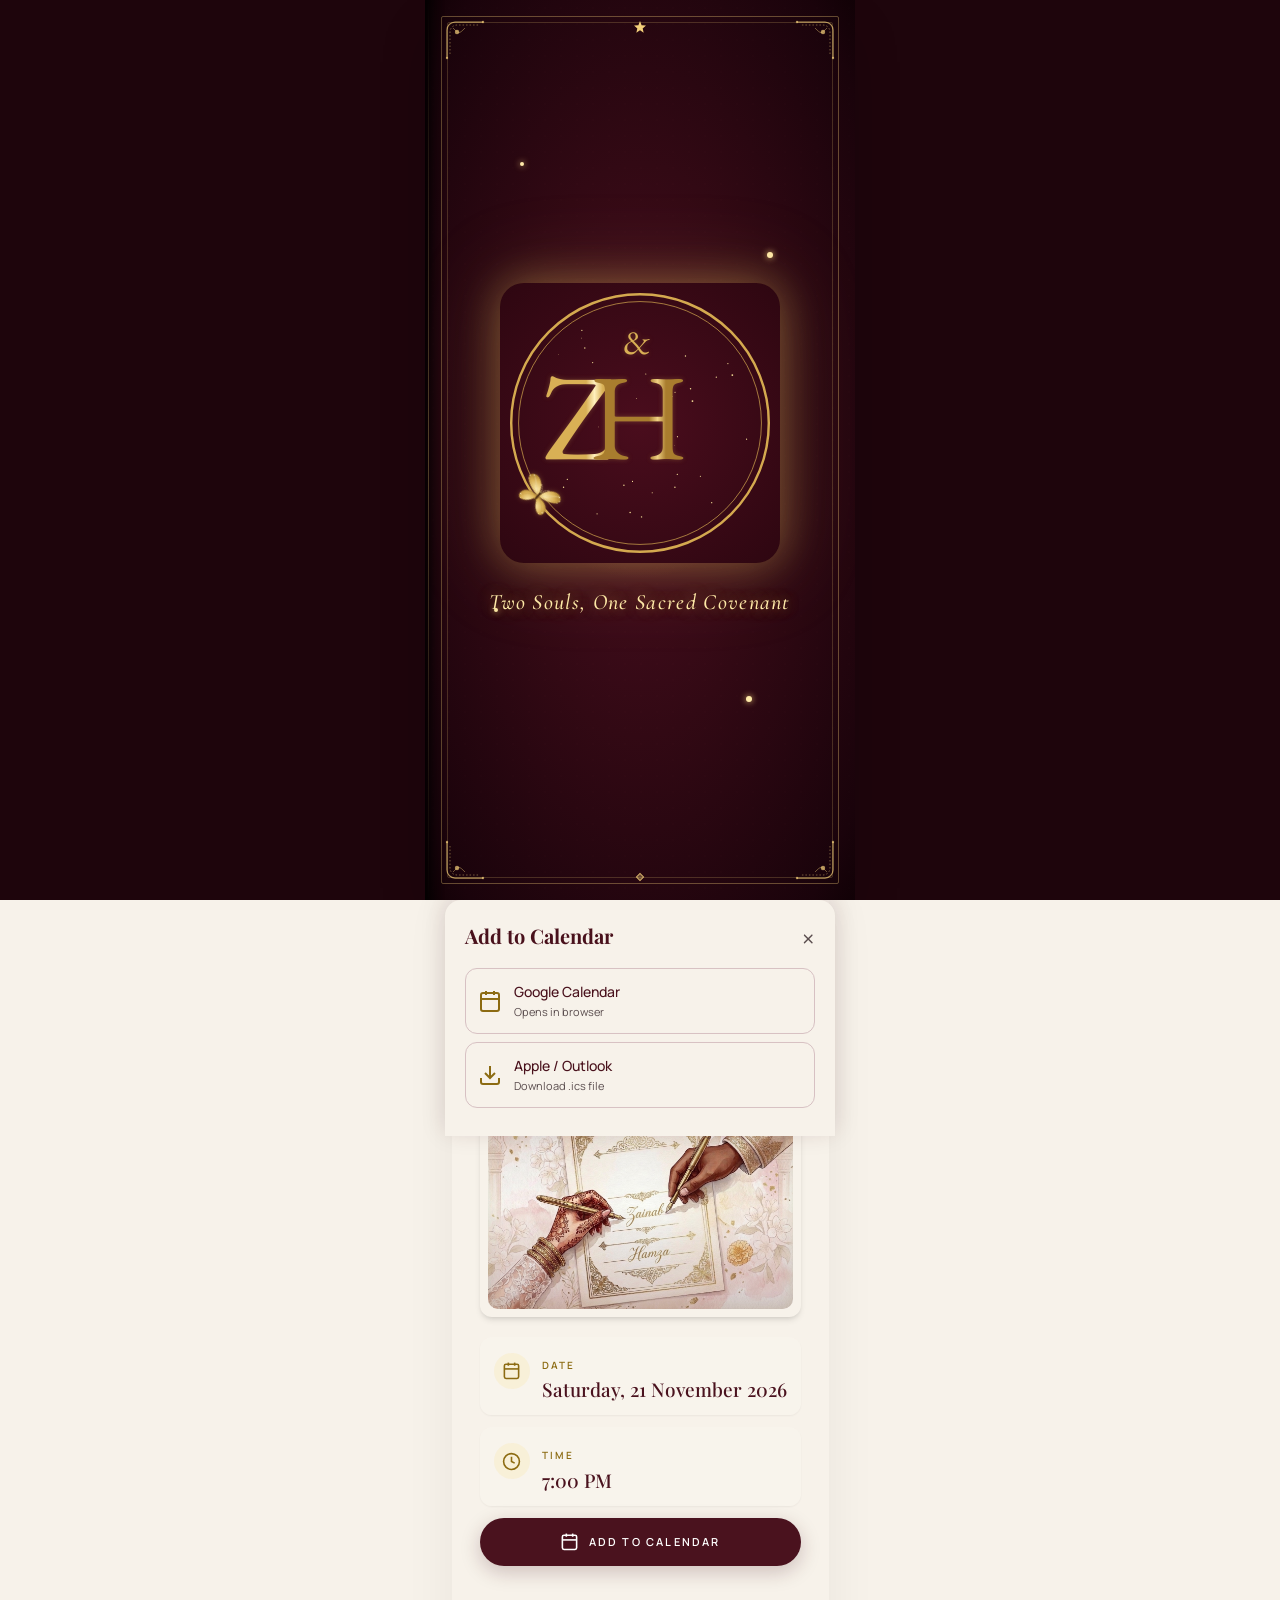
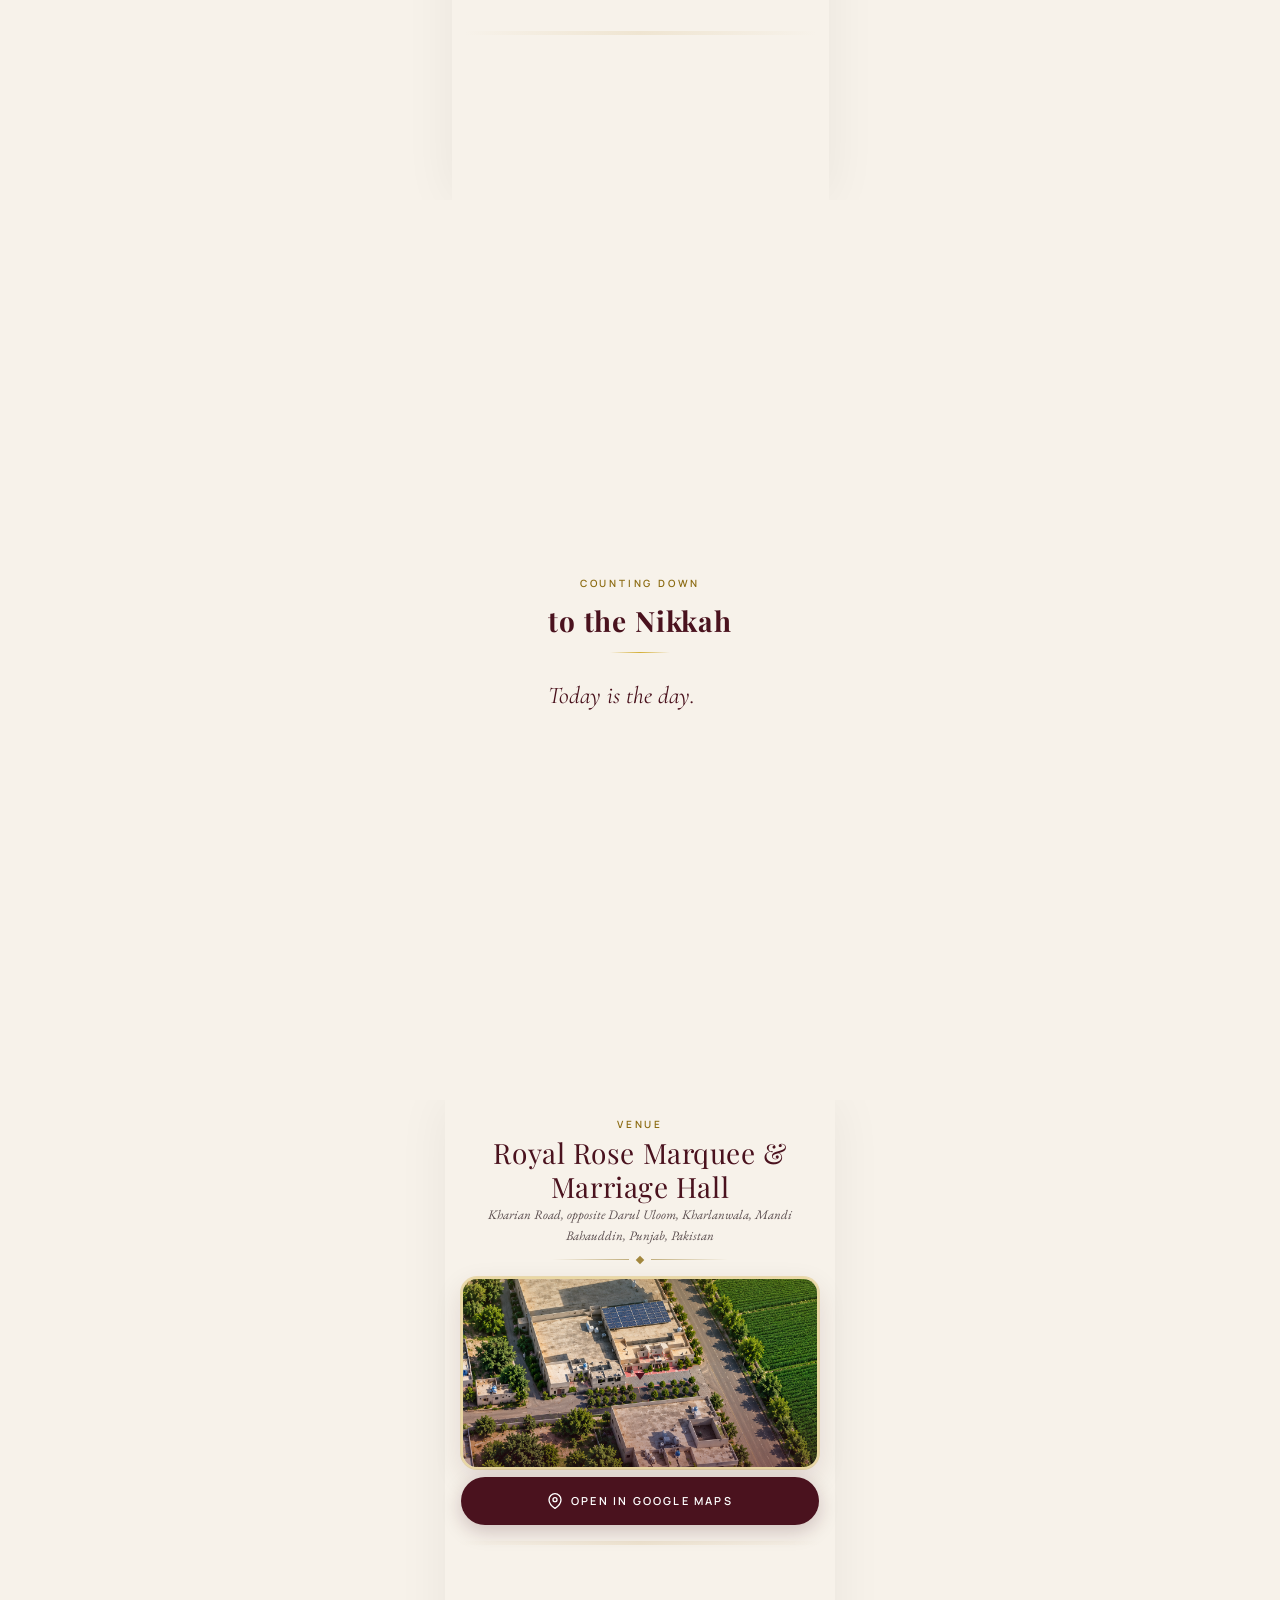
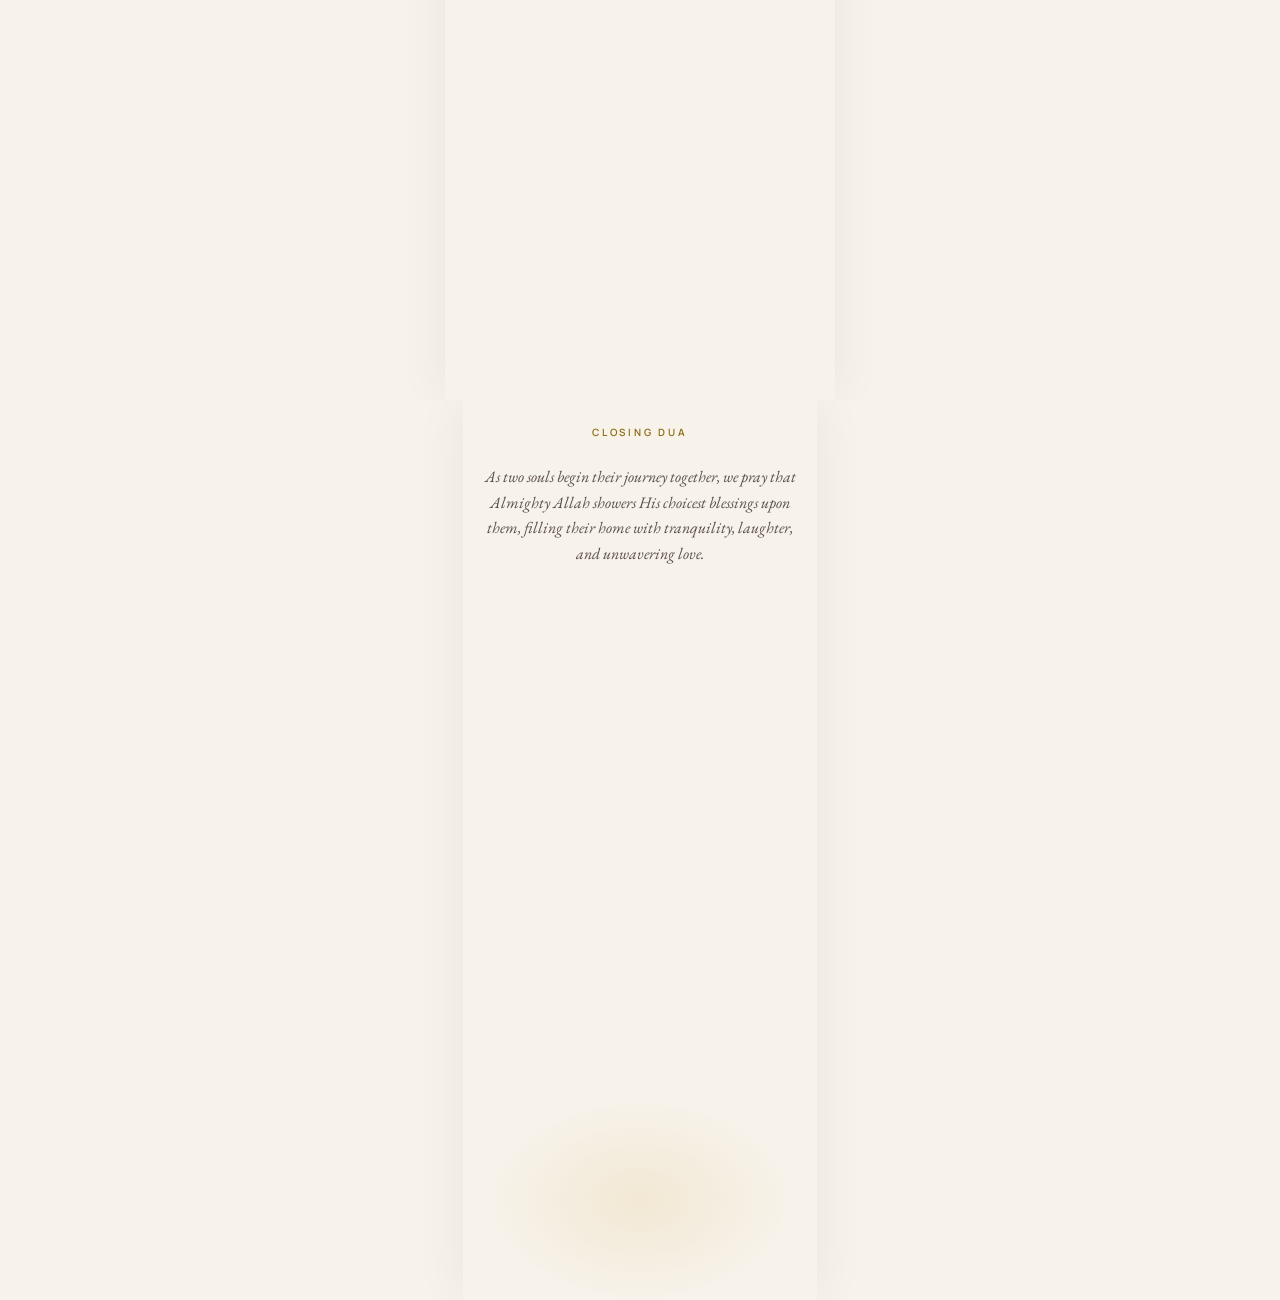
==== index.html @ 75e222cc "E-invite for zainab and hamza" ====
<!DOCTYPE html>
<html lang="en" dir="ltr">
<head>
  <meta charset="UTF-8" />
  <meta name="viewport" content="width=device-width, initial-scale=1.0, maximum-scale=1.0, user-scalable=no, viewport-fit=cover" />
  <title>Zainab &amp; Hamza | Nikkah Invitation</title>

  <!-- Open Graph -->
  <meta property="og:title" content="You're Invited: Zainab &amp; Hamza Nikkah" />
  <meta property="og:description" content="Join us for the blessed Nikkah ceremony of Zainab Fiaz &amp; Dr. Hamza Younas on 21 November 2026." />
  <meta property="og:type" content="website" />
  <meta property="og:image" content="logo.jpeg.png" />

  <!-- Preload fonts -->
  <link rel="preconnect" href="https://fonts.googleapis.com" />
  <link rel="preconnect" href="https://fonts.gstatic.com" crossorigin />
  <link
    href="https://fonts.googleapis.com/css2?family=Alex+Brush&family=Amiri:wght@400;700&family=Cinzel:wght@400;500;600;700&family=Cormorant+Garamond:ital,wght@0,300;0,400;0,500;0,600;1,400;1,500&family=EB+Garamond:ital,wght@0,400;0,500;1,400&family=Great+Vibes&family=Manrope:wght@300;400;500;600;700&family=Playfair+Display:ital,wght@0,400;0,500;0,600;1,400&family=Pinyon+Script&display=swap"
    rel="stylesheet"
  />

  <!-- Preload logo -->
  <link rel="preload" as="image" href="logo.jpeg.png" />

  <!-- Stylesheet -->
  <link rel="stylesheet" href="css/styles.css" />
</head>
<body>

  <!-- Audio (top of document, preload auto, loop, NOT muted) -->
  <audio id="bg-audio" src="Dilpreet%20Bhatia%20-%20Pata%20Ni.mp3" preload="auto" loop></audio>

  <!-- Floating petals container -->
  <div id="petals" aria-hidden="true"></div>

  <!-- ============================================================
       COVER
       ============================================================ -->
  <section id="cover" aria-label="Invitation cover">
    <div class="cover-inner">
      <div class="cover-bg-gradient"></div>
      <div class="cover-noise"></div>
      <div class="cover-spine"></div>
      <div class="cover-spine-line"></div>

      <!-- Floating gold dust sparkles -->
      <div class="cover-sparkles" aria-hidden="true">
        <div class="sparkle-dot sparkle-1"></div>
        <div class="sparkle-dot sparkle-2"></div>
        <div class="sparkle-dot sparkle-3"></div>
        <div class="sparkle-dot sparkle-4"></div>
      </div>

      <!-- Ornate gold frame -->
      <div class="cover-frame" aria-hidden="true">
        <div class="cover-frame-outer"></div>
        <div class="cover-frame-inner"></div>
        <!-- Top Left Filigree Corner -->
        <svg class="cover-corner cover-corner-tl" fill="none" viewBox="0 0 40 40">
          <path d="M2 38 V10 C2 5.58 5.58 2 10 2 H38" stroke="currentColor" stroke-width="1.25"></path>
          <path d="M5 34 V12 C5 8.13 8.13 5 12 5 H34" stroke="currentColor" stroke-dasharray="1.5 2" stroke-width="0.6"></path>
          <circle cx="12" cy="12" fill="currentColor" r="2.2"></circle>
          <circle cx="2" cy="38" fill="currentColor" r="1.2"></circle>
          <circle cx="38" cy="2" fill="currentColor" r="1.2"></circle>
          <path d="M8 8 C14 14 14 14 20 8" stroke="currentColor" stroke-width="0.6"></path>
        </svg>
        <!-- Top Right Filigree Corner -->
        <svg class="cover-corner cover-corner-tr" fill="none" viewBox="0 0 40 40">
          <path d="M2 38 V10 C2 5.58 5.58 2 10 2 H38" stroke="currentColor" stroke-width="1.25"></path>
          <path d="M5 34 V12 C5 8.13 8.13 5 12 5 H34" stroke="currentColor" stroke-dasharray="1.5 2" stroke-width="0.6"></path>
          <circle cx="12" cy="12" fill="currentColor" r="2.2"></circle>
          <circle cx="2" cy="38" fill="currentColor" r="1.2"></circle>
          <circle cx="38" cy="2" fill="currentColor" r="1.2"></circle>
          <path d="M8 8 C14 14 14 14 20 8" stroke="currentColor" stroke-width="0.6"></path>
        </svg>
        <!-- Bottom Left Filigree Corner -->
        <svg class="cover-corner cover-corner-bl" fill="none" viewBox="0 0 40 40">
          <path d="M2 38 V10 C2 5.58 5.58 2 10 2 H38" stroke="currentColor" stroke-width="1.25"></path>
          <path d="M5 34 V12 C5 8.13 8.13 5 12 5 H34" stroke="currentColor" stroke-dasharray="1.5 2" stroke-width="0.6"></path>
          <circle cx="12" cy="12" fill="currentColor" r="2.2"></circle>
          <circle cx="2" cy="38" fill="currentColor" r="1.2"></circle>
          <circle cx="38" cy="2" fill="currentColor" r="1.2"></circle>
          <path d="M8 8 C14 14 14 14 20 8" stroke="currentColor" stroke-width="0.6"></path>
        </svg>
        <!-- Bottom Right Filigree Corner -->
        <svg class="cover-corner cover-corner-br" fill="none" viewBox="0 0 40 40">
          <path d="M2 38 V10 C2 5.58 5.58 2 10 2 H38" stroke="currentColor" stroke-width="1.25"></path>
          <path d="M5 34 V12 C5 8.13 8.13 5 12 5 H34" stroke="currentColor" stroke-dasharray="1.5 2" stroke-width="0.6"></path>
          <circle cx="12" cy="12" fill="currentColor" r="2.2"></circle>
          <circle cx="2" cy="38" fill="currentColor" r="1.2"></circle>
          <circle cx="38" cy="2" fill="currentColor" r="1.2"></circle>
          <path d="M8 8 C14 14 14 14 20 8" stroke="currentColor" stroke-width="0.6"></path>
        </svg>
        <!-- Top center crest -->
        <div style="position:absolute;top:4px;left:50%;transform:translateX(-50%);display:flex;flex-direction:column;align-items:center;">
          <div style="display:flex;align-items:center;gap:8px;">
            <span style="width:32px;height:0.75px;background:linear-gradient(to right,transparent,rgba(243,207,122,0.6),#f3cf7a);"></span>
            <svg width="16" height="16" viewBox="0 0 24 24" fill="#f3cf7a">
              <path d="M12 1.5L14.4 7.8L21 8.2L16 12.6L17.5 19L12 15.5L6.5 19L8 12.6L3 8.2L9.6 7.8L12 1.5Z"></path>
            </svg>
            <span style="width:32px;height:0.75px;background:linear-gradient(to left,transparent,rgba(243,207,122,0.6),#f3cf7a);"></span>
          </div>
        </div>
        <!-- Bottom center finial -->
        <div style="position:absolute;bottom:4px;left:50%;transform:translateX(-50%);display:flex;align-items:center;gap:8px;opacity:0.8;">
          <span style="width:40px;height:0.75px;background:linear-gradient(to right,transparent,rgba(243,207,122,0.5),#f3cf7a);"></span>
          <div style="width:6px;height:6px;transform:rotate(45deg);border:1px solid #f3cf7a;background:rgba(243,207,122,0.4);"></div>
          <span style="width:40px;height:0.75px;background:linear-gradient(to left,transparent,rgba(243,207,122,0.5),#f3cf7a);"></span>
        </div>
      </div>

      <!-- Center: Animated Monogram + Date -->
      <div class="cover-center" style="display:flex;flex-direction:column;align-items:center;justify-content:center;flex:1;">
        <!-- Glow behind logo -->
        <div style="position:absolute;width:260px;height:260px;border-radius:50%;background:radial-gradient(circle,rgba(212,175,85,0.35) 0%,transparent 70%);animation:auraGlow 4s ease-in-out infinite;pointer-events:none;z-index:0;"></div>
        <!-- Animated SVG Monogram -->
        <svg id="monogram-svg" viewBox="0 0 800 800" style="width:min(70vw,280px);height:auto;display:block;border-radius:24px;position:relative;z-index:1;" role="img" aria-label="Animated Z and H monogram">
          <defs>
            <radialGradient id="bg" cx=".5" cy=".5" r=".75"><stop offset="0" stop-color="#4a0d1d"/><stop offset="1" stop-color="#2c0610"/></radialGradient>
            <linearGradient id="gL" gradientUnits="userSpaceOnUse" x1="120" y1="0" x2="420" y2="0">
              <stop offset="0" stop-color="#d9b055"/><stop offset=".42" stop-color="#d9b055"/><stop offset=".5" stop-color="#fff0bd"/><stop offset=".58" stop-color="#d9b055"/><stop offset="1" stop-color="#d9b055"/>
              <animateTransform attributeName="gradientTransform" type="translate" values="-420 0;520 0;520 0" keyTimes="0;.35;1" dur="7s" begin="4s" repeatCount="indefinite"/>
            </linearGradient>
            <linearGradient id="gH" gradientUnits="userSpaceOnUse" x1="300" y1="0" x2="600" y2="0">
              <stop offset="0" stop-color="#a97d2e"/><stop offset=".42" stop-color="#a97d2e"/><stop offset=".5" stop-color="#f0d083"/><stop offset=".58" stop-color="#a97d2e"/><stop offset="1" stop-color="#a97d2e"/>
              <animateTransform attributeName="gradientTransform" type="translate" values="-420 0;520 0;520 0" keyTimes="0;.35;1" dur="7s" begin="4.4s" repeatCount="indefinite"/>
            </linearGradient>
            <radialGradient id="gW" cx=".25" cy=".7" r=".9"><stop offset="0" stop-color="#fbe7a6"/><stop offset=".6" stop-color="#d9b055"/><stop offset="1" stop-color="#a97d2e"/></radialGradient>
            <filter id="gl" x="-20%" y="-20%" width="140%" height="140%"><feDropShadow dx="0" dy="0" stdDeviation="7" flood-color="#d4a94f" flood-opacity=".28"/></filter>
          </defs>
          <rect width="800" height="800" fill="url(#bg)"/>
          <circle id="r1" cx="400" cy="400" r="368" fill="none" stroke="#d4a94f" stroke-width="7" transform="rotate(-90 400 400)"/>
          <circle id="r2" cx="400" cy="400" r="347" fill="none" stroke="#d4a94f" stroke-width="2" transform="rotate(-90 400 400)"/>
          <g id="dust"></g>
          <g filter="url(#gl)">
            <text id="L" class="t o" x="335" y="505" font-size="350" text-anchor="middle" fill="url(#gL)" opacity="0">Z</text>
            <text id="H" class="t o" x="505" y="525" font-size="350" text-anchor="middle" fill="url(#gH)" opacity="0">H</text>
            <text id="A" class="t o" x="398" y="240" font-size="104" text-anchor="middle" fill="#d9b055" opacity="0">&amp;</text>
          </g>
          <line id="dl" class="o" x1="320" y1="638" x2="500" y2="638" stroke="#d4a94f" stroke-width="2.5" opacity="0"/>
          <circle id="dot" class="o" cx="410" cy="638" r="6" fill="#d4a94f" opacity="0"/>
          <path id="route" fill="none" stroke="none"/>
          <g id="sp"></g>
          <g id="bf" opacity="0" filter="url(#gl)"><g id="bb" transform="scale(.75)">
            <g id="wg">
              <g id="wr"><path d="M3 -4C8 -42 50 -68 72 -46C86 -30 66 -6 3 4Z" fill="url(#gW)" stroke="#8a6122" stroke-width="1.3"/><path d="M3 4C42 2 66 20 58 46C50 64 16 50 3 12Z" fill="url(#gW)" stroke="#8a6122" stroke-width="1.3"/><path d="M4 -2C24 -18 46 -34 64 -42M4 0C28 -8 52 -14 76 -32M4 6C28 12 44 28 52 44" fill="none" stroke="#8a6122" stroke-width=".9" opacity=".5"/><path d="M12 -8C30 -28 50 -46 66 -50C52 -36 34 -16 12 -2Z" fill="#fff6d2" opacity=".22"/><g fill="#fff3c8"><circle cx="64" cy="-47" r="2.6"/><circle cx="75" cy="-37" r="2.2"/><circle cx="72" cy="-24" r="1.8"/><circle cx="55" cy="40" r="2.2"/><circle cx="46" cy="52" r="1.8"/></g></g>
              <use href="#wr" transform="scale(-1 1)"/>
            </g>
            <ellipse cx="0" cy="8" rx="3.6" ry="17" fill="#4a2a10"/><circle cx="0" cy="-12" r="5.6" fill="#4a2a10"/><circle cx="-2.2" cy="-13" r="1.5" fill="#fff3c8"/><circle cx="2.2" cy="-13" r="1.5" fill="#fff3c8"/>
            <path d="M-2 -16C-4 -30 -10 -37 -18 -38M2 -16C4 -30 10 -37 18 -38" stroke="#f3dc95" fill="none" stroke-width="1.5" stroke-linecap="round"/><circle cx="-18" cy="-38" r="2.2" fill="#f3dc95"/><circle cx="18" cy="-38" r="2.2" fill="#f3dc95"/>
          </g></g>
        </svg>
        <!-- Title below logo -->
        <div style="margin-top:24px;text-align:center;">
          <p style="font-family:var(--font-cormorant);font-size:22px;font-style:italic;font-weight:500;color:var(--gold-light);letter-spacing:0.06em;line-height:1.4;text-shadow:0 0 12px rgba(212,175,85,0.5),0 0 24px rgba(212,175,85,0.3);">Two Souls, One Sacred Covenant</p>
        </div>
      </div>

      <div class="light-spill" style="position:absolute;inset:0;background:radial-gradient(ellipse at center,rgba(251,245,238,0.15) 0%,transparent 60%);opacity:0;pointer-events:none;transition:opacity 1s ease;"></div>
    </div>
  </section>

  <!-- Monogram Animation Script -->
  <script>
  (function() {
    const $ = id => document.getElementById(id);
    const E = "cubic-bezier(.22,1,.36,1)", BACK = "cubic-bezier(.34,1.35,.5,1)";
    const A = (el, kf, o) => el.animate(kf, Object.assign({fill:"both",easing:E}, o));
    const pts = [[110,610],[215,500],[300,360],[395,300],[470,200],[420,120],[345,175],[400,255],[500,330],[610,260],[650,370],[580,470],[500,400],[430,330],[360,430],[290,520],[370,575],[480,545],[560,605],[470,650],[410,628]];
    let d = "M" + pts[0];
    for (let i = 0; i < pts.length - 1; i++) {
      const p0 = pts[i-1] || pts[i], p1 = pts[i], p2 = pts[i+1], p3 = pts[i+2] || p2;
      d += `C${p1[0]+(p2[0]-p0[0])/6},${p1[1]+(p2[1]-p0[1])/6} ${p2[0]-(p3[0]-p1[0])/6},${p2[1]-(p3[1]-p1[1])/6} ${p2}`;
    }
    if ($("route")) $("route").setAttribute("d", d);
    const route = $("route");
    if (!route) return;
    const LEN = route.getTotalLength(), FT = 10500, START = 4300;
    let raf = 0, flap = null;
    const ease = t => t < .5 ? 4*t*t*t : 1 - Math.pow(-2*t+2,3)/2;
    const sm = t => t*t*(3-2*t);

    function sparkle(x, y) {
      const c = document.createElementNS("http://www.w3.org/2000/svg", "circle");
      c.setAttribute("cx", x); c.setAttribute("cy", y);
      c.setAttribute("r", 1.2 + Math.random() * 2.2);
      c.setAttribute("fill", "#f6dc8e");
      const sp = $("sp");
      if (sp) sp.appendChild(c);
      const dx = (Math.random() - .5) * 26, dy = Math.random() * 22 + 6;
      c.animate([{opacity:.95, transform:"translate(0,0) scale(1)"},{opacity:0, transform:`translate(${dx}px,${dy}px) scale(.1)`}], {duration: 1100 + Math.random()*500, easing:"ease-out"}).onfinish = () => c.remove();
    }

    function layout() {
      try {
        const FF = '"Great Vibes","Snell Roundhand","Apple Chancery",cursive';
        const c = document.createElement("canvas").getContext("2d");
        c.textAlign = "center";
        const m = (ch, s) => { c.font = s + "px " + FF; const r = c.measureText(ch); return {l:r.actualBoundingBoxLeft, r:r.actualBoundingBoxRight, a:r.actualBoundingBoxAscent, d:r.actualBoundingBoxDescent}; };
        const z = m("Z", 350), h = m("H", 350), n = m("&", 104);
        const zx = -85, hx = 85;
        const minX = Math.min(zx - z.l, hx - h.l), maxX = Math.max(zx + z.r, hx + h.r);
        const minY = -Math.max(z.a, h.a), maxY = Math.max(z.d, h.d);
        const cx = (minX + maxX) / 2, cy = (minY + maxY) / 2, by = 400 - cy;
        const v = [400 - cx + zx, 400 - cx + hx, by, 400 - (n.r - n.l) / 2, by + minY - 10 - n.d];
        if (!v.every(Number.isFinite)) return;
        if ($("L")) $("L").setAttribute("x", v[0]);
        if ($("L")) $("L").setAttribute("y", v[2]);
        if ($("H")) $("H").setAttribute("x", v[1]);
        if ($("H")) $("H").setAttribute("y", v[2]);
        if ($("A")) $("A").setAttribute("x", v[3]);
        if ($("A")) $("A").setAttribute("y", v[4]);
      } catch(e) {}
    }

    function play() {
      layout();
      cancelAnimationFrame(raf);
      document.getAnimations().forEach(a => a.cancel());
      const sp = $("sp");
      if (sp) sp.replaceChildren();
      [$("r1"), $("r2")].forEach((c, i) => {
        if (!c) return;
        const L = 2 * Math.PI * c.r.baseVal.value;
        c.style.strokeDasharray = L;
        A(c, [{strokeDashoffset: L}, {strokeDashoffset: 0}], {duration: 2400, delay: i * 300, easing: "cubic-bezier(.65,0,.35,1)"});
      });
      if ($("L")) A($("L"), [{opacity:0, transform:"translateX(-280px) rotate(-8deg)"}, {opacity:1, transform:"none"}], {duration: 2100, delay: 1000, easing: BACK});
      if ($("H")) A($("H"), [{opacity:0, transform:"translateX(280px) rotate(8deg)"}, {opacity:1, transform:"none"}], {duration: 2100, delay: 1000, easing: BACK});
      if ($("A")) A($("A"), [{opacity:0, transform:"translateY(-50px) scale(.2) rotate(-45deg)"}, {opacity:1, transform:"none"}], {duration: 1400, delay: 2900, easing: BACK});
      if ($("dot")) A($("dot"), [{transform:"scale(0)"}, {transform:"scale(1)"}], {duration: 700, delay: 3300, easing: BACK});
      if ($("dl")) A($("dl"), [{transform:"scaleX(0)"}, {transform:"scaleX(1)"}], {duration: 1200, delay: 3500});
      if ($("dot")) A($("dot"), [{transform:"scale(1)"}, {transform:"scale(1.6)"}, {transform:"scale(1)"}], {duration: 2600, delay: START + FT, iterations: Infinity, easing: "ease-in-out", composite: "replace"});
      if ($("bf")) A($("bf"), [{opacity:0}, {opacity:1}], {duration: 900, delay: START});
      flap = $("wg") ? A($("wg"), [{transform:"scaleX(1)"}, {transform:"scaleX(.16)"}], {duration: 190, iterations: Infinity, direction: "alternate", easing: "ease-in-out"}) : null;
      if ($("bb")) A($("bb"), [{transform:"scale(.75) rotate(-5deg)"}, {transform:"scale(.75) rotate(5deg)"}], {duration: 1300, iterations: Infinity, direction: "alternate", easing: "ease-in-out"});
      const D = $("dust");
      if (D) {
        D.replaceChildren();
        for (let i = 0; i < 32; i++) {
          const a = Math.random() * 6.283, r = Math.sqrt(Math.random()) * 320;
          const c = document.createElementNS("http://www.w3.org/2000/svg", "circle");
          c.setAttribute("cx", 400 + r * Math.cos(a));
          c.setAttribute("cy", 400 + r * Math.sin(a));
          c.setAttribute("r", .8 + Math.random() * 1.8);
          c.setAttribute("fill", "#f3dc95");
          D.appendChild(c);
          c.animate([{opacity:0, transform:"translateY(0)"}, {opacity:.75, transform:"translateY(-14px)"}, {opacity:0, transform:"translateY(-30px)"}], {duration: 4000 + Math.random()*4000, delay: 2800 + Math.random()*5000, iterations: Infinity, easing: "ease-in-out", fill: "backwards"});
        }
      }

      let ang = 0, last = 0, t0 = null;
      const first = route.getPointAtLength(0);
      if ($("bf")) $("bf").setAttribute("transform", `translate(${first.x} ${first.y})`);
      function frame(now) {
        if (t0 === null) t0 = now + START;
        const t = Math.min(Math.max((now - t0) / FT, 0), 1);
        const p = ease(t) * LEN;
        const a = route.getPointAtLength(p);
        const b = route.getPointAtLength(Math.min(p + 2, LEN));
        let target = Math.atan2(b.y - a.y, b.x - a.x) * 180 / Math.PI + 90;
        if (t > .93) target = ang + (((0 - ang + 540) % 360) - 180) * .08;
        let diff = ((target - ang + 540) % 360) - 180;
        ang += diff * .14;
        const bob = Math.sin(now / 260) * 3 * (1 - sm(Math.max(0, (t - .9) / .1)));
        if ($("bf")) $("bf").setAttribute("transform", `translate(${a.x} ${a.y + bob}) rotate(${ang})`);
        if (flap) flap.playbackRate = t >= 1 ? .16 : .55 + .9 * Math.sin(Math.PI * Math.min(t * 1.05, 1)) * .6 + .3;
        if (t > 0 && t < 1 && now - last > 45) { last = now; sparkle(a.x, a.y); }
        raf = requestAnimationFrame(frame);
      }
      raf = requestAnimationFrame(frame);
    }

    if (document.fonts) {
      Promise.race([document.fonts.load('100px "Great Vibes"'), new Promise(r => setTimeout(r, 2500))]).then(play, play);
    } else {
      setTimeout(play, 500);
    }
  })();
  </script>

  <!-- ============================================================
       MAIN INVITATION
       ============================================================ -->
  <main id="main">

    <!-- Music button -->
    <button id="music-btn" class="music-btn" aria-label="Mute music" style="display:flex;align-items:center;gap:6px;">
      <img src="logo.jpeg.png" alt="Z and H" style="width:20px;height:20px;border-radius:50%;object-fit:cover;box-shadow:0 0 6px rgba(212,175,85,0.4);" />
      <span class="music-dot"></span>
      <svg class="music-icon" viewBox="0 0 24 24" width="16" height="16" fill="none" stroke="currentColor" stroke-width="2" stroke-linecap="round" stroke-linejoin="round">
        <path d="M9 18V5l12-2v13"></path>
        <circle cx="6" cy="18" r="3"></circle>
        <circle cx="18" cy="16" r="3"></circle>
      </svg>
      <span class="music-label">Pata Ni</span>
    </button>

    <!-- INVITATION -->
    <section id="invitation" class="section" aria-label="Invitation">
      <div class="section-inner">
        <div class="invite-container">
          <div class="invite-card deckled-card">
            <!-- Gold leaf flecks -->
            <div class="gold-fleck" style="top:40px;left:24px;width:6px;height:4px;background:#dfb14a;opacity:0.4;transform:rotate(45deg);"></div>
            <div class="gold-fleck" style="top:112px;right:32px;width:8px;height:4px;background:#c9982f;opacity:0.35;transform:rotate(-12deg);"></div>
            <div class="gold-fleck" style="top:256px;left:40px;width:4px;height:4px;background:#e8c266;opacity:0.5;"></div>
            <div class="gold-fleck" style="top:320px;right:48px;width:8px;height:6px;background:#dfb14a;opacity:0.3;transform:rotate(30deg);"></div>
            <div class="gold-fleck" style="bottom:128px;left:32px;width:6px;height:4px;background:#c9982f;opacity:0.4;transform:rotate(-45deg);"></div>
            <div class="gold-fleck" style="bottom:64px;right:36px;width:8px;height:4px;background:#e8c266;opacity:0.45;transform:rotate(12deg);"></div>
            <!-- Blind deboss leaf borders -->
            <div class="blind-deboss" style="position:absolute;left:0;top:0;bottom:0;width:32px;z-index:10;overflow:hidden;display:flex;flex-direction:column;justify-content:space-around;padding:32px 0;pointer-events:none;">
              <svg style="width:100%;height:100%;color:rgba(207,198,182,0.45);" fill="currentColor" preserveAspectRatio="none" viewBox="0 0 32 500">
                <path d="M12 20 C22 28 26 44 14 55 C16 70 8 85 10 98 C18 108 24 122 13 134 C16 150 7 165 11 178 C20 188 24 204 12 216 C15 230 6 248 10 260 C21 270 25 286 13 298 C16 312 8 328 11 342 C20 354 24 370 12 382 C15 398 7 414 10 430 C20 442 22 458 12 470 L8 470 L8 20 Z"></path>
              </svg>
            </div>
            <div class="blind-deboss" style="position:absolute;right:0;top:0;bottom:0;width:32px;z-index:10;overflow:hidden;display:flex;flex-direction:column;justify-content:space-around;padding:32px 0;pointer-events:none;transform:scaleX(-1);">
              <svg style="width:100%;height:100%;color:rgba(207,198,182,0.45);" fill="currentColor" preserveAspectRatio="none" viewBox="0 0 32 500">
                <path d="M12 20 C22 28 26 44 14 55 C16 70 8 85 10 98 C18 108 24 122 13 134 C16 150 7 165 11 178 C20 188 24 204 12 216 C15 230 6 248 10 260 C21 270 25 286 13 298 C16 312 8 328 11 342 C20 354 24 370 12 382 C15 398 7 414 10 430 C20 442 22 458 12 470 L8 470 L8 20 Z"></path>
              </svg>
            </div>
            <!-- Inner border -->
            <div style="position:absolute;inset:10px;border-radius:10px;border:1px solid rgba(216,190,135,0.35);pointer-events:none;z-index:10;"></div>
            <div style="position:absolute;inset:12px;border-radius:8px;border:1px solid rgba(216,190,135,0.2);pointer-events:none;z-index:10;"></div>

            <div class="invite-card-inner">
              <!-- Crest -->
              <div class="invite-crest">
                <svg width="40" height="40" viewBox="0 0 54 54" fill="none" xmlns="http://www.w3.org/2000/svg">
                  <path d="M28 8C20 8 13.5 14.5 13.5 22.8C13.5 30.5 19.3 36.8 26.8 37.5C21.8 34.8 18.5 29.5 18.5 23.4C18.5 16.2 23.8 10.4 30.8 9.5C29.9 8.5 28.9 8 28 8Z" fill="url(#goldGradient)"></path>
                  <path d="M33 13L34.1 16.4L37.7 16.4L34.8 18.5L35.9 21.9L33 19.8L30.1 21.9L31.2 18.5L28.3 16.4L31.9 16.4Z" fill="url(#goldGradient)"></path>
                  <path d="M17 40C22 37 26 38 27 42C24 43 19 43 17 40Z" fill="#b88a24" fill-opacity="0.8"></path>
                  <path d="M37 40C32 37 28 38 27 42C30 43 35 43 37 40Z" fill="#b88a24" fill-opacity="0.8"></path>
                  <circle cx="27" cy="44.5" fill="#a67c1e" r="1.5"></circle>
                  <defs>
                    <linearGradient gradientUnits="userSpaceOnUse" id="goldGradient" x1="12" x2="40" y1="8" y2="44">
                      <stop stop-color="#cf9f38"></stop>
                      <stop offset="0.45" stop-color="#fae39b"></stop>
                      <stop offset="0.8" stop-color="#af8222"></stop>
                      <stop offset="1" stop-color="#846014"></stop>
                    </linearGradient>
                  </defs>
                </svg>
                <div class="invite-crest-line"></div>
              </div>

              <!-- Invitation text -->
              <div class="reveal">
                <span class="invite-label gold-foil-text">Together with their families</span>
                <h1 class="invite-parents">Mr. &amp; Mrs. Muhammad Fiaz</h1>
                <div class="invite-body">
                  <p>are delighted to invite you to share in their happiness at the Nikkah ceremony of their beloved daughter</p>
                </div>
              </div>

              <!-- Names -->
              <div class="invite-names-section reveal">
                <div class="invite-names-glow"></div>
                <div style="position:relative;z-index:10;display:flex;flex-direction:column;align-items:center;">
                  <h2 class="invite-bride">Zainab Fiaz</h2>
                  <div class="invite-conjunction">
                    <div class="invite-conjunction-line"></div>
                    <span class="invite-conjunction-text">with</span>
                    <div class="invite-conjunction-line"></div>
                  </div>
                  <h2 class="invite-groom">Dr. Hamza Younas</h2>
                </div>
              </div>

              <!-- Jali partition -->
              <div class="couple-wrap reveal" style="position:relative;width:100%;max-width:320px;margin:16px auto;min-height:120px;">
                <div class="jali-screen" id="jali-screen">
                  <div class="jali-door left"><div class="jali-pattern"></div></div>
                  <div class="jali-door right"><div class="jali-pattern"></div></div>
                </div>
              </div>

              <!-- Geometric divider -->
              <div class="invite-divider">
                <div class="invite-divider-line"></div>
                <div class="invite-divider-diamond"></div>
                <div class="invite-divider-line"></div>
              </div>

              <div class="deckled-bottom"></div>
            </div>
          </div>
        </div>
      </div>
    </section>

    <!-- DATE & TIME -->
    <section id="datetime" class="section" aria-label="Date and time">
      <div class="section-inner">
        <div class="details-container">
          <div class="details-header">
            <!-- Hanging lantern -->
            <div class="details-lantern">
              <svg width="26" height="38" viewBox="0 0 32 46" fill="none" style="color:var(--secondary);">
                <circle cx="16" cy="4" fill="none" r="2.5" stroke="currentColor" stroke-width="1.2"></circle>
                <path d="M11 7h10l-1.5 3h-7L11 7z" fill="currentColor"></path>
                <path d="M16 10 C8 15 7 24 10 32 L22 32 C25 24 24 15 16 10 Z" fill="#fdf5e6" stroke="currentColor" stroke-width="1.2"></path>
                <path d="M16 12 L16 31" stroke="currentColor" stroke-dasharray="1.5 1.5" stroke-width="0.8"></path>
                <path d="M12 21 C14 23 18 23 20 21" stroke="currentColor" stroke-width="0.8"></path>
                <ellipse class="animate-pulse" cx="16" cy="22" fill="#fdd577" rx="2" ry="3.5"></ellipse>
                <path d="M13 32 L16 37 L19 32 Z" fill="currentColor"></path>
                <circle cx="16" cy="41" fill="currentColor" r="1.5"></circle>
              </svg>
            </div>
            <span class="details-category">Date &amp; Time</span>
            <h1 class="details-title">Nikkah Ceremony</h1>
            <p class="details-subtitle">Saturday, 21 November 2026</p>
            <div class="details-rule">
              <span class="details-rule-line"></span>
              <span class="details-rule-diamond"></span>
              <span class="details-rule-line right"></span>
            </div>
          </div>

          <!-- Artwork -->
          <div class="details-artwork">
            <div class="details-artwork-frame">
              <div class="details-artwork-inner">
                <img src="nikkah_signs.jpeg" alt="Hands signing the Nikahnama" class="details-artwork-img" loading="lazy" />
                <div class="details-artwork-vignette"></div>
                <div class="details-artwork-inset"></div>
              </div>
              <!-- Corner motifs -->
              <div class="details-corner details-corner-tl">
                <svg viewBox="0 0 24 24"><path d="M2 2C8 2 12 6 12 12C12 6 16 2 22 2C22 8 18 12 12 12C18 12 22 16 22 22C16 22 12 18 12 12C12 18 8 22 2 22C2 16 6 12 12 12C6 12 2 8 2 2Z" fill="currentColor" fill-opacity="0.35"></path></svg>
              </div>
              <div class="details-corner details-corner-tr">
                <svg viewBox="0 0 24 24"><path d="M2 2C8 2 12 6 12 12C12 6 16 2 22 2C22 8 18 12 12 12C18 12 22 16 22 22C16 22 12 18 12 12C12 18 8 22 2 22C2 16 6 12 12 12C6 12 2 8 2 2Z" fill="currentColor" fill-opacity="0.35"></path></svg>
              </div>
            </div>
          </div>

          <!-- Detail cards -->
          <div class="details-cards">
            <div class="details-time-card">
              <div class="details-time-icon">
                <svg viewBox="0 0 24 24" fill="none" stroke="currentColor" stroke-width="2"><rect x="3" y="4" width="18" height="18" rx="2" ry="2"></rect><line x1="16" y1="2" x2="16" y2="6"></line><line x1="8" y1="2" x2="8" y2="6"></line><line x1="3" y1="10" x2="21" y2="10"></line></svg>
              </div>
              <div>
                <span class="details-time-label">Date</span>
                <p class="details-time-value">Saturday, 21 November 2026</p>
              </div>
            </div>

            <div class="details-time-card">
              <div class="details-time-icon">
                <svg viewBox="0 0 24 24" fill="none" stroke="currentColor" stroke-width="2"><circle cx="12" cy="12" r="10"></circle><polyline points="12 6 12 12 16 14"></polyline></svg>
              </div>
              <div>
                <span class="details-time-label">Time</span>
                <p class="details-time-value">7:00 PM</p>
              </div>
            </div>

            <button class="details-calendar-btn" id="calendar-btn">
              <span class="details-calendar-shimmer"></span>
              <svg viewBox="0 0 24 24" fill="none" stroke="currentColor" stroke-width="2"><rect x="3" y="4" width="18" height="18" rx="2" ry="2"></rect><line x1="16" y1="2" x2="16" y2="6"></line><line x1="8" y1="2" x2="8" y2="6"></line><line x1="3" y1="10" x2="21" y2="10"></line></svg>
              <span class="label">Add to Calendar</span>
            </button>
            <p class="details-calendar-toast" id="calendar-toast">Event added to your calendar</p>
          </div>

          <div class="deckled-bottom" style="margin-top:16px;"></div>
        </div>
      </div>
    </section>

    <!-- COUNTDOWN -->
    <section id="countdown" class="section" aria-label="Countdown">
      <div class="section-inner">
        <div style="text-align:center;margin-bottom:24px;">
          <span style="font-family:var(--font-manrope);font-size:10px;letter-spacing:0.28em;text-transform:uppercase;color:var(--secondary);font-weight:600;">Counting Down</span>
          <h2 style="font-family:var(--font-playfair);font-size:28px;color:var(--primary-container);margin-top:4px;letter-spacing:0.03em;">to the Nikkah</h2>
          <div style="width:60px;height:1px;background:linear-gradient(to right,transparent,var(--gold-base),transparent);margin:8px auto 0;"></div>
        </div>
        <div class="countdown-tiles" id="countdown-tiles">
          <div class="countdown-tile reveal">
            <span class="number" id="cd-days">00</span>
            <span class="label">Days</span>
          </div>
          <div class="countdown-tile reveal">
            <span class="number" id="cd-hours">00</span>
            <span class="label">Hours</span>
          </div>
          <div class="countdown-tile reveal">
            <span class="number" id="cd-mins">00</span>
            <span class="label">Minutes</span>
          </div>
          <div class="countdown-tile reveal">
            <span class="number" id="cd-secs">00</span>
            <span class="label">Seconds</span>
          </div>
        </div>
        <div class="countdown-passed" id="countdown-passed">Today is the day.</div>
      </div>
    </section>

    <!-- VENUE -->
    <section id="venue" class="section" aria-label="Venue">
      <div class="section-inner">
        <div class="venue-container">
          <div class="venue-header">
            <span class="venue-category">Venue</span>
            <h1 class="venue-title">Royal Rose Marquee &amp; Marriage Hall</h1>
            <p class="venue-address">Kharian Road, opposite Darul Uloom, Kharlanwala, Mandi Bahauddin, Punjab, Pakistan</p>
            <div class="venue-rule">
              <span class="venue-rule-line"></span>
              <span class="venue-rule-diamond"></span>
              <span class="venue-rule-line right"></span>
            </div>
          </div>

          <!-- 3D venue banner -->
          <div class="venue-banner">
            <div class="venue-banner-frame">
              <img src="venue_image_3d.png" alt="Venue 3D view" class="venue-banner-img" loading="lazy" />
              <div class="venue-banner-vignette"></div>
              <div class="venue-banner-pin">
                <div class="venue-banner-pin-needle"></div>
              </div>
            </div>
          </div>

          <!-- Buttons -->
          <div class="venue-buttons">
            <a href="https://maps.app.goo.gl/sNkVE7pmmEYzhKSF6" target="_blank" rel="noopener" class="venue-btn primary" style="color:#ffffff;">
              <span class="shimmer"></span>
              <svg viewBox="0 0 24 24" style="stroke:#ffffff;"><path d="M21 10c0 7-9 13-9 13s-9-6-9-13a9 9 0 0 1 18 0z"></path><circle cx="12" cy="10" r="3"></circle></svg>
              <span style="color:#ffffff;">Open in Google Maps</span>
            </a>
          </div>

          <div class="deckled-bottom" style="margin-top:16px;"></div>
        </div>
      </div>
    </section>

    <!-- CLOSING DUA -->
    <section id="closing" class="section" aria-label="Closing dua">
      <div class="section-inner">
        <div class="closing-container">
          <!-- Sky lanterns -->
          <div class="sky-lantern" aria-hidden="true"></div>
          <div class="sky-lantern" aria-hidden="true"></div>
          <div class="sky-lantern" aria-hidden="true"></div>
          <div class="sky-lantern" aria-hidden="true"></div>
          <div class="sky-lantern" aria-hidden="true"></div>
          <div class="closing-glow" aria-hidden="true"></div>

          <div class="closing-header">
            <span class="closing-category">Closing Dua</span>
          </div>

          <div class="closing-dua-block">
            <p class="closing-dua-english">As two souls begin their journey together, we pray that Almighty Allah showers His choicest blessings upon them, filling their home with tranquility, laughter, and unwavering love.</p>
          </div>
        </div>
      </div>
    </section>

  </main>

  <!-- Calendar Sheet -->
  <div class="calendar-sheet-overlay" id="calendar-overlay"></div>
  <div class="calendar-sheet" id="calendar-sheet">
    <div style="display:flex;justify-content:space-between;align-items:center;margin-bottom:16px;">
      <h3 style="font-family:var(--font-playfair);font-size:20px;color:var(--royal-burgundy);">Add to Calendar</h3>
      <button id="calendar-close" style="font-size:24px;color:var(--on-surface-variant);cursor:pointer;background:none;border:none;" aria-label="Close">&times;</button>
    </div>
    <a href="#" id="gcal-link" target="_blank" rel="noopener" class="calendar-option">
      <svg viewBox="0 0 24 24" fill="none" stroke="currentColor" stroke-width="2"><rect x="3" y="4" width="18" height="18" rx="2" ry="2"></rect><line x1="16" y1="2" x2="16" y2="6"></line><line x1="8" y1="2" x2="8" y2="6"></line><line x1="3" y1="10" x2="21" y2="10"></line></svg>
      <div>
        <div class="label">Google Calendar</div>
        <div class="desc">Opens in browser</div>
      </div>
    </a>
    <a href="#" id="ics-link" class="calendar-option">
      <svg viewBox="0 0 24 24" fill="none" stroke="currentColor" stroke-width="2"><path d="M21 15v4a2 2 0 0 1-2 2H5a2 2 0 0 1-2-2v-4"></path><polyline points="7 10 12 15 17 10"></polyline><line x1="12" y1="15" x2="12" y2="3"></line></svg>
      <div>
        <div class="label">Apple / Outlook</div>
        <div class="desc">Download .ics file</div>
      </div>
    </a>
  </div>

  <script src="js/config.js"></script>
  <script src="js/app.js"></script>
</body>
</html>
---- css/styles.css ----
/* ============================================================
   Nikkah Invitation — Complete Stylesheet
   Design: Extracted from welcome.html, invite.html, details.html, venue.html, closing.html
   ============================================================ */

/* ---- Reset & Base ---- */
*, *::before, *::after { box-sizing: border-box; margin: 0; padding: 0; }

html { scroll-behavior: smooth; }

body {
  font-family: "EB Garamond", serif;
  background-color: #f7f2ea;
  color: #1d1b17;
  line-height: 1.6;
  overflow-x: hidden;
  -webkit-font-smoothing: antialiased;
  -moz-osx-font-smoothing: grayscale;
  overscroll-behavior-y: none;
}

img { max-width: 100%; display: block; }
a { color: inherit; text-decoration: none; }
button { font-family: inherit; cursor: pointer; border: none; background: none; }

::-webkit-scrollbar { display: none; }

/* ---- Font Families ---- */
:root {
  --font-cormorant: "Cormorant Garamond", serif;
  --font-cinzel: "Cinzel", serif;
  --font-montserrat: "Montserrat", sans-serif;
  --font-playfair: "Playfair Display", serif;
  --font-ebgaramond: "EB Garamond", serif;
  --font-manrope: "Manrope", sans-serif;
  --font-pinyon: "Pinyon Script", cursive;
  --font-alexbrush: "Alex Brush", cursive;
  --font-amiri: "Amiri", serif;
}

/* ---- Color Tokens ---- */
:root {
  --burgundy-deep: #25050f;
  --burgundy-royal: #3a0a17;
  --burgundy-rich: #4e1022;
  --gold-light: #ffebaa;
  --gold-bright: #f3cf7a;
  --gold-base: #d4af37;
  --gold-antique: #b88a28;
  --gold-muted: #967020;
  --gold-accent: #b88a24;

  --surface: #fbf7f0;
  --background: #f7f2ea;
  --primary: #070001;
  --primary-container: #4a121e;
  --on-surface: #1f1b19;
  --on-surface-variant: #5a4d4e;
  --secondary: #8c6b12;
  --secondary-container: #f8e3a8;
  --outline: #847375;
  --outline-variant: #d7c1c3;
  --royal-burgundy: #49111c;
  --parchment-warm: #fcf9f2;

  --ease-out: cubic-bezier(.22, 1, .36, 1);
  --ease-in-out: cubic-bezier(.4, 0, .2, 1);
}

/* ---- Section Base ---- */
.section {
  min-height: 100svh;
  display: flex;
  flex-direction: column;
  justify-content: center;
  align-items: center;
  position: relative;
  overflow: hidden;
}

/* ---- Reveal on Scroll ---- */
.reveal {
  opacity: 0;
  transform: translateY(40px);
  transition: opacity 0.8s var(--ease-out), transform 0.8s var(--ease-out);
}
.reveal.revealed {
  opacity: 1;
  transform: translateY(0);
}

.no-js .reveal { opacity: 1; transform: none; }
@media (prefers-reduced-motion: reduce) {
  .reveal { opacity: 1; transform: none; transition: none; }
  * { animation-duration: 0.01ms !important; animation-iteration-count: 1 !important; transition-duration: 0.01ms !important; }
}

/* ---- Mobile Container ---- */
.mobile-container {
  width: 100%;
  max-width: 390px;
  min-height: 100svh;
  margin: 0 auto;
  position: relative;
  background: var(--background);
  box-shadow: 0 0 50px rgba(0,0,0,0.06);
}

/* ============================================================
   COVER (from welcome.html)
   ============================================================ */
#cover {
  position: fixed;
  inset: 0;
  z-index: 10000;
  background: #1e050c;
  display: flex;
  align-items: center;
  justify-content: center;
  overflow: hidden;
}

.cover-inner {
  width: 100%;
  max-width: 430px;
  min-height: 100svh;
  position: relative;
  background: #24050f;
  box-shadow: 0 25px 50px -12px rgba(0,0,0,0.25);
  overflow: hidden;
  display: flex;
  flex-direction: column;
}

.cover-bg-gradient {
  position: absolute;
  inset: 0;
  background: radial-gradient(ellipse at center, #4a0e20 0%, #320914 45%, #1a030b 90%, #110106 100%);
  pointer-events: none;
}

.cover-noise {
  position: absolute;
  inset: 0;
  opacity: 0.035;
  pointer-events: none;
  mix-blend-mode: overlay;
  background: radial-gradient(#fff 1px, transparent 1px);
  background-size: 16px 16px;
}

.cover-spine {
  position: absolute;
  left: 0;
  top: 0;
  bottom: 0;
  width: 20px;
  background: linear-gradient(to right, rgba(0,0,0,0.8), rgba(0,0,0,0.3), transparent);
  pointer-events: none;
  z-index: 30;
}

.cover-spine-line {
  position: absolute;
  left: 3px;
  top: 0;
  bottom: 0;
  width: 0.75px;
  background: linear-gradient(to bottom, transparent, rgba(243,207,122,0.3), transparent);
  pointer-events: none;
  z-index: 30;
}

.cover-sparkles {
  position: absolute;
  inset: 0;
  pointer-events: none;
  overflow: hidden;
  z-index: 10;
}

.sparkle-dot {
  position: absolute;
  width: 4px;
  height: 4px;
  border-radius: 50%;
  background: var(--gold-light);
  box-shadow: 0 0 6px #f3cf7a;
  filter: blur(0.4px);
}

.sparkle-1 { top: 18%; left: 22%; animation: floatSparkle 3.5s ease-in-out infinite; }
.sparkle-2 { top: 28%; right: 19%; width: 6px; height: 6px; animation: floatSparkle 4.2s ease-in-out infinite 1.2s; }
.sparkle-3 { bottom: 32%; left: 16%; animation: floatSparkle 3.8s ease-in-out infinite 2s; }
.sparkle-4 { bottom: 22%; right: 24%; width: 6px; height: 6px; animation: floatSparkle 3.5s ease-in-out infinite; }

@keyframes floatSparkle {
  0%, 100% { opacity: 0.2; transform: translateY(0px) scale(0.8); }
  50% { opacity: 0.85; transform: translateY(-4px) scale(1.15); }
}

.cover-frame {
  position: absolute;
  inset: 16px;
  pointer-events: none;
  z-index: 20;
  display: flex;
  flex-direction: column;
  justify-content: space-between;
}

.cover-frame-outer {
  position: absolute;
  inset: 0;
  border: 1px solid rgba(243,207,122,0.35);
  border-radius: 2px;
}

.cover-frame-inner {
  position: absolute;
  inset: 6px;
  border: 1px solid rgba(243,207,122,0.2);
  border-radius: 2px;
}

.cover-corner {
  position: absolute;
  width: 40px;
  height: 40px;
  color: rgba(243,207,122,0.7);
}

.cover-corner svg { width: 100%; height: 100%; }

.cover-corner-tl { top: 4px; left: 4px; }
.cover-corner-tr { top: 4px; right: 4px; transform: scaleX(-1); }
.cover-corner-bl { bottom: 4px; left: 4px; transform: scaleY(-1); }
.cover-corner-br { bottom: 4px; right: 4px; transform: scale(-1); }

.cover-header {
  position: relative;
  z-index: 20;
  padding-top: 24px;
  display: flex;
  flex-direction: column;
  align-items: center;
  text-align: center;
}

.cover-bismillah {
  font-family: var(--font-cormorant);
  font-style: italic;
  font-size: 18px;
  color: rgba(255,235,170,0.85);
  letter-spacing: 0.05em;
  font-weight: 300;
  margin-bottom: 4px;
}

.cover-folio-title {
  font-family: var(--font-cinzel);
  font-size: 10.5px;
  text-transform: uppercase;
  letter-spacing: 0.32em;
  color: rgba(243,207,122,0.8);
  font-weight: 500;
  margin-top: 4px;
}

.cover-crest {
  display: flex;
  align-items: center;
  gap: 8px;
  margin-top: 4px;
}

.cover-crest-line {
  width: 32px;
  height: 0.75px;
  background: linear-gradient(to right, transparent, rgba(243,207,122,0.6), var(--gold-bright));
}

.cover-crest-line.right {
  background: linear-gradient(to left, transparent, rgba(243,207,122,0.6), var(--gold-bright));
}

.cover-crest-star {
  width: 16px;
  height: 16px;
  color: var(--gold-bright);
}

.cover-center {
  position: relative;
  z-index: 20;
  display: flex;
  flex-direction: column;
  align-items: center;
  justify-content: center;
  flex: 1;
  width: 100%;
}

#monogram-svg {
  filter: drop-shadow(0 0 20px rgba(212,175,85,0.4)) drop-shadow(0 0 40px rgba(212,175,85,0.2));
  animation: monogramGlow 3s ease-in-out infinite;
}

@keyframes monogramGlow {
  0%, 100% { filter: drop-shadow(0 0 20px rgba(212,175,85,0.4)) drop-shadow(0 0 40px rgba(212,175,85,0.2)); }
  50% { filter: drop-shadow(0 0 30px rgba(212,175,85,0.6)) drop-shadow(0 0 60px rgba(212,175,85,0.3)); }
}

.cover-halo {
  position: absolute;
  width: 208px;
  height: 208px;
  border-radius: 50%;
  background: linear-gradient(to top right, rgba(243,207,122,0.2), rgba(212,175,55,0.15), transparent);
  filter: blur(24px);
  animation: auraGlow 4s ease-in-out infinite;
  pointer-events: none;
}

@keyframes auraGlow {
  0%, 100% { opacity: 0.35; transform: scale(1); }
  50% { opacity: 0.7; transform: scale(1.08); }
}

.cover-medallion {
  position: relative;
  width: 172px;
  height: 172px;
  border-radius: 50%;
  padding: 3px;
  background: linear-gradient(to bottom, var(--gold-bright), var(--gold-base), var(--gold-antique));
  box-shadow: 0 12px 36px rgba(0,0,0,0.7), 0 0 24px rgba(212,175,55,0.25);
  display: flex;
  align-items: center;
  justify-content: center;
  transition: transform 0.5s ease;
}

.cover-medallion:hover { transform: scale(1.05); }

.cover-medallion-inner {
  width: 100%;
  height: 100%;
  border-radius: 50%;
  padding: 2px;
  background: #1d030b;
  display: flex;
  align-items: center;
  justify-content: center;
  overflow: hidden;
  position: relative;
  box-shadow: inset 0 2px 4px rgba(255,220,150,0.35), inset 0 -2px 6px rgba(0,0,0,0.7);
}

.cover-medallion img {
  width: 100%;
  height: 100%;
  object-fit: cover;
  border-radius: 50%;
  pointer-events: none;
  filter: drop-shadow(0 2px 4px rgba(0,0,0,0.4));
}

.cover-glint {
  position: absolute;
  inset: 0;
  width: 100%;
  height: 200%;
  top: -50%;
  background: linear-gradient(to right, transparent, rgba(255,255,255,0.25), transparent);
  pointer-events: none;
  animation: sweepGlint 5s ease-in-out infinite;
}

@keyframes sweepGlint {
  0% { transform: translateX(-150%) rotate(25deg); opacity: 0; }
  20% { opacity: 0.6; }
  50% { transform: translateX(150%) rotate(25deg); opacity: 0; }
  100% { transform: translateX(150%) rotate(25deg); opacity: 0; }
}

.cover-typography {
  margin-top: 28px;
  display: flex;
  flex-direction: column;
  align-items: center;
  text-align: center;
  padding: 0 16px;
}

.cover-subtitle {
  font-family: var(--font-cinzel);
  font-size: 11px;
  letter-spacing: 0.35em;
  text-transform: uppercase;
  color: var(--gold-bright);
  font-weight: 500;
}

.cover-names {
  font-family: var(--font-playfair);
  font-size: 32px;
  line-height: 1.25;
  color: var(--gold-light);
  font-weight: 400;
  letter-spacing: 0.02em;
  margin-top: 8px;
  text-shadow: 0 2px 10px rgba(0,0,0,0.6);
}

.cover-names .ampersand {
  font-family: var(--font-cormorant);
  font-style: italic;
  font-size: 30px;
  color: rgba(243,207,122,0.9);
  font-weight: 300;
}

.cover-date {
  display: flex;
  align-items: center;
  gap: 12px;
  margin-top: 12px;
  color: rgba(243,207,122,0.75);
}

.cover-date-line {
  width: 24px;
  height: 0.5px;
  background: rgba(243,207,122,0.4);
}

.cover-date-text {
  font-family: var(--font-cinzel);
  font-size: 10px;
  letter-spacing: 0.24em;
  text-transform: uppercase;
  font-weight: 300;
}

.cover-progress {
  margin-top: 20px;
  width: 130px;
  display: flex;
  flex-direction: column;
  align-items: center;
}

.cover-progress-track {
  width: 100%;
  height: 1.5px;
  background: rgba(212,175,55,0.2);
  border-radius: 9999px;
  position: relative;
  overflow: hidden;
}

.cover-progress-fill {
  height: 100%;
  width: 33%;
  background: linear-gradient(to right, var(--gold-muted), var(--gold-bright), var(--gold-light));
  border-radius: 9999px;
  transition: width 0.3s ease;
  box-shadow: 0 0 8px #f3cf7a;
  position: relative;
}

.cover-footer {
  position: relative;
  z-index: 20;
  padding-bottom: 16px;
  display: flex;
  flex-direction: column;
  align-items: center;
  text-align: center;
}

.cover-unveil-btn {
  padding: 8px 20px;
  border-radius: 9999px;
  border: 1px solid rgba(243,207,122,0.3);
  background: rgba(212,175,55,0.1);
  backdrop-filter: blur(4px);
  display: flex;
  align-items: center;
  gap: 10px;
  transition: all 0.3s ease;
  cursor: pointer;
}

.cover-unveil-btn:hover {
  border-color: rgba(243,207,122,0.6);
  background: rgba(212,175,55,0.15);
}

.cover-unveil-dot {
  width: 6px;
  height: 6px;
  border-radius: 50%;
  background: var(--gold-bright);
  box-shadow: 0 0 8px #ffebaa;
  animation: ping 1s cubic-bezier(0,0,0.2,1) infinite;
  opacity: 0.75;
}

@keyframes ping {
  75%, 100% { transform: scale(2); opacity: 0; }
}

.cover-unveil-text {
  font-family: var(--font-cinzel);
  font-size: 11px;
  letter-spacing: 0.28em;
  text-transform: uppercase;
  color: var(--gold-light);
  font-weight: 600;
}

.cover-unveil-arrow {
  font-size: 16px;
  color: var(--gold-bright);
  transition: transform 0.3s ease;
}

.cover-unveil-btn:hover .cover-unveil-arrow {
  transform: translateY(2px);
}

/* ============================================================
   INVITATION (from invite.html)
   ============================================================ */
#invitation {
  background: var(--background);
}

.invite-container {
  width: 100%;
  max-width: 390px;
  min-height: 100svh;
  margin: 0 auto;
  position: relative;
  background: var(--background);
  box-shadow: 0 0 50px rgba(0,0,0,0.06);
  padding: 16px 12px;
}

.invite-card {
  flex: 1;
  width: 100%;
  display: flex;
  flex-direction: column;
  position: relative;
  border-radius: 14px;
  background: #fdfaf5;
  overflow: hidden;
  margin: 4px 0;
  box-shadow: 0 1px 3px rgba(80,50,40,0.05), 0 12px 36px rgba(119,90,0,0.07),
    inset 0 0 0 1px rgba(215,193,195,0.4), inset 0 0 45px rgba(254,248,241,0.85),
    0 0 20px rgba(212,175,85,0.15), 0 0 40px rgba(212,175,85,0.08);
  border: 1px solid rgba(220,190,135,0.35);
  animation: inviteGlow 4s ease-in-out infinite;
}

@keyframes inviteGlow {
  0%, 100% { box-shadow: 0 1px 3px rgba(80,50,40,0.05), 0 12px 36px rgba(119,90,0,0.07), inset 0 0 0 1px rgba(215,193,195,0.4), inset 0 0 45px rgba(254,248,241,0.85), 0 0 20px rgba(212,175,85,0.15), 0 0 40px rgba(212,175,85,0.08); }
  50% { box-shadow: 0 1px 3px rgba(80,50,40,0.05), 0 12px 36px rgba(119,90,0,0.07), inset 0 0 0 1px rgba(215,193,195,0.4), inset 0 0 45px rgba(254,248,241,0.85), 0 0 30px rgba(212,175,85,0.25), 0 0 60px rgba(212,175,85,0.12); }
}

.invite-card-inner {
  position: relative;
  z-index: 20;
  flex: 1;
  display: flex;
  flex-direction: column;
  justify-content: space-between;
  align-items: center;
  text-align: center;
  padding: 24px 24px;
}

.invite-crest {
  display: flex;
  flex-direction: column;
  align-items: center;
  margin-top: 4px;
}

.invite-crest svg {
  width: 40px;
  height: 40px;
  filter: drop-shadow(0 1px 3px rgba(184,138,36,0.35));
  animation: subtleDrift 8s ease-in-out infinite;
}

@keyframes subtleDrift {
  0%, 100% { transform: translateY(0px) rotate(0deg); }
  50% { transform: translateY(-3px) rotate(0.5deg); }
}

.invite-crest-line {
  width: 64px;
  height: 1px;
  margin-top: 8px;
  background: linear-gradient(90deg, rgba(212,175,55,0), rgba(212,175,55,0.7), rgba(212,175,55,0));
}

.invite-label {
  font-family: var(--font-manrope);
  font-size: 10px;
  letter-spacing: 0.28em;
  text-transform: uppercase;
  font-weight: 500;
  background: linear-gradient(135deg, #a67c1e 0%, #d4af37 40%, #8c6716 75%, #b8860b 100%);
  -webkit-background-clip: text;
  -webkit-text-fill-color: transparent;
  background-clip: text;
  margin-bottom: 10px;
}

.invite-parents {
  font-family: var(--font-playfair);
  font-size: 25px;
  font-weight: 600;
  color: var(--royal-burgundy);
  letter-spacing: -0.01em;
  line-height: 1.2;
  text-shadow: 0 1px 1px rgba(255,255,255,0.8), 0 0 10px rgba(212,175,85,0.2);
  animation: parentGlow 4s ease-in-out infinite;
}

@keyframes parentGlow {
  0%, 100% { text-shadow: 0 1px 1px rgba(255,255,255,0.8), 0 0 10px rgba(212,175,85,0.2); }
  50% { text-shadow: 0 1px 1px rgba(255,255,255,0.8), 0 0 16px rgba(212,175,85,0.35); }
}

.invite-body {
  max-width: 290px;
  margin-top: 10px;
}

.invite-body p {
  font-family: var(--font-cormorant);
  font-style: italic;
  font-size: 15.5px;
  line-height: 22px;
  color: var(--on-surface-variant);
  font-weight: 400;
}

.invite-names-section {
  position: relative;
  margin: 12px 0;
  padding: 8px 0;
}

.invite-names-glow {
  position: absolute;
  width: 144px;
  height: 80px;
  border-radius: 50%;
  background: rgba(248,227,168,0.25);
  filter: blur(24px);
  pointer-events: none;
}

.invite-bride {
  font-family: var(--font-playfair);
  font-size: 31px;
  font-weight: 400;
  color: var(--royal-burgundy);
  line-height: 38px;
  letter-spacing: 0.01em;
  position: relative;
  z-index: 10;
  text-shadow: 0 0 8px rgba(212,175,85,0.3), 0 0 16px rgba(212,175,85,0.15);
  animation: nameGlow 3s ease-in-out infinite;
}

@keyframes nameGlow {
  0%, 100% { text-shadow: 0 0 8px rgba(212,175,85,0.3), 0 0 16px rgba(212,175,85,0.15); }
  50% { text-shadow: 0 0 12px rgba(212,175,85,0.5), 0 0 24px rgba(212,175,85,0.25); }
}

.invite-conjunction {
  display: flex;
  align-items: center;
  justify-content: center;
  gap: 12px;
  margin: 4px 0;
  max-width: 210px;
}

.invite-conjunction-line {
  height: 1px;
  flex: 1;
  background: linear-gradient(90deg, rgba(212,175,55,0), rgba(212,175,55,0.7), rgba(212,175,55,0));
}

.invite-conjunction-text {
  font-family: var(--font-cormorant);
  font-style: italic;
  font-size: 16px;
  color: var(--gold-accent);
  font-weight: 500;
  transform: translateY(-1px);
}

.invite-groom {
  font-family: var(--font-playfair);
  font-size: 27px;
  font-weight: 500;
  color: var(--royal-burgundy);
  line-height: 34px;
  letter-spacing: 0.02em;
  position: relative;
  z-index: 10;
  text-shadow: 0 0 8px rgba(212,175,85,0.3), 0 0 16px rgba(212,175,85,0.15);
  animation: nameGlow 3s ease-in-out infinite 0.5s;
}

.invite-divider {
  display: flex;
  align-items: center;
  justify-content: center;
  gap: 8px;
  margin-bottom: 10px;
  opacity: 0.8;
}

.invite-divider-line {
  width: 32px;
  height: 0.75px;
  background: rgba(140,107,18,0.35);
}

.invite-divider-diamond {
  width: 6px;
  height: 6px;
  transform: rotate(45deg);
  border: 1px solid var(--gold-accent);
  background: var(--background);
}

.invite-badge {
  display: inline-flex;
  align-items: center;
  gap: 8px;
  padding: 4px 14px;
  border-radius: 9999px;
  background: #fdf7ec;
  border: 1px solid #e2cca0;
  box-shadow: 0 1px 3px rgba(119,90,0,0.06);
}

.invite-badge svg {
  width: 12px;
  height: 12px;
  color: var(--gold-accent);
  fill: currentColor;
}

.invite-badge-text {
  font-family: var(--font-cormorant);
  font-style: italic;
  font-size: 14px;
  color: var(--royal-burgundy);
  font-weight: 500;
  letter-spacing: 0.05em;
}

.invite-footnote {
  font-family: var(--font-manrope);
  font-size: 8.5px;
  text-transform: uppercase;
  letter-spacing: 0.16em;
  color: rgba(90,77,78,0.7);
  font-weight: 500;
  margin-top: 8px;
}

/* ---- Deckled Card Edge Effect ---- */
.deckled-card {
  box-shadow: 0 1px 3px rgba(80,50,40,0.05), 0 12px 36px rgba(119,90,0,0.07),
    inset 0 0 0 1px rgba(215,193,195,0.4), inset 0 0 45px rgba(254,248,241,0.85);
  border: 1px solid rgba(220,190,140,0.35);
}

.deckled-bottom {
  width: 100%;
  height: 4px;
  background: linear-gradient(to right, transparent, rgba(216,190,135,0.25), transparent);
}

/* ---- Blind Deboss Pattern ---- */
.blind-deboss {
  filter: drop-shadow(0.5px 0.5px 0px rgba(255,255,255,0.85)) drop-shadow(-0.5px -0.5px 0.5px rgba(140,120,105,0.28));
}

/* ---- Gold Foil Text ---- */
.gold-foil-text {
  background: linear-gradient(135deg, #a67c1e 0%, #d4af37 40%, #8c6716 75%, #b8860b 100%);
  -webkit-background-clip: text;
  -webkit-text-fill-color: transparent;
  background-clip: text;
}

.gold-foil-rule {
  background: linear-gradient(90deg, rgba(212,175,55,0) 0%, rgba(212,175,55,0.7) 50%, rgba(212,175,55,0) 100%);
}

/* ---- Gold Leaf Flecks ---- */
.gold-fleck {
  position: absolute;
  border-radius: 50%;
  pointer-events: none;
}

/* ---- Header Micro Bar ---- */
.micro-bar {
  width: 100%;
  z-index: 40;
  display: flex;
  align-items: center;
  justify-content: space-between;
  padding: 8px 8px;
}

.micro-monogram {
  display: flex;
  align-items: center;
  gap: 8px;
}

.micro-monogram-text {
  font-family: var(--font-cormorant);
  font-size: 18px;
  letter-spacing: 0.2em;
  font-weight: 600;
  color: rgba(73,17,28,0.9);
}

.micro-monogram-amp {
  color: var(--gold-accent);
  font-weight: 300;
  font-style: italic;
}

.micro-divider {
  display: inline-block;
  width: 1px;
  height: 12px;
  background: rgba(140,107,18,0.3);
}

.micro-folio {
  font-family: var(--font-manrope);
  font-size: 10px;
  letter-spacing: 0.25em;
  text-transform: uppercase;
  color: rgba(90,77,78,0.75);
  font-weight: 500;
}

.sound-btn {
  display: flex;
  align-items: center;
  gap: 6px;
  padding: 4px 10px;
  border-radius: 9999px;
  background: rgba(255,255,255,0.8);
  border: 1px solid rgba(140,107,18,0.25);
  box-shadow: 0 1px 4px rgba(0,0,0,0.03);
  backdrop-filter: blur(4px);
  transition: all 0.2s ease;
  cursor: pointer;
}

.sound-btn:active { transform: scale(0.95); }

.sound-dot {
  width: 6px;
  height: 6px;
  border-radius: 50%;
  background: var(--gold-accent);
  animation: pulse 2s ease-in-out infinite;
}

.sound-icon {
  font-size: 14px;
  color: var(--gold-accent);
  transition: transform 0.3s ease;
}

.sound-label {
  font-family: var(--font-manrope);
  font-size: 9px;
  text-transform: uppercase;
  letter-spacing: 0.18em;
  color: rgba(73,17,28,0.8);
  font-weight: 600;
}

/* ============================================================
   DETAILS (from details.html)
   ============================================================ */
#details {
  background: var(--background);
}

.details-container {
  width: 100%;
  max-width: 390px;
  min-height: 100svh;
  margin: 0 auto;
  position: relative;
  background: var(--background);
  box-shadow: 0 0 50px rgba(0,0,0,0.06);
  padding: 16px 12px;
}

.details-header {
  display: flex;
  flex-direction: column;
  align-items: center;
  justify-content: center;
  text-align: center;
  padding: 12px 16px 8px;
  position: relative;
}

.details-lantern {
  display: flex;
  flex-direction: column;
  align-items: center;
  justify-content: center;
  width: 100%;
  margin-bottom: 4px;
  animation: subtleDrift 8s ease-in-out infinite;
}

.details-lantern svg { color: var(--secondary); }

.details-category {
  font-family: var(--font-manrope);
  font-size: 10px;
  letter-spacing: 0.28em;
  text-transform: uppercase;
  color: var(--secondary);
  font-weight: 600;
  margin-bottom: 4px;
}

.details-title {
  font-family: var(--font-playfair);
  font-size: 30px;
  color: var(--primary-container);
  font-weight: 400;
  letter-spacing: 0.02em;
  line-height: 1.2;
}

.details-subtitle {
  font-family: var(--font-ebgaramond);
  font-style: italic;
  font-size: 13px;
  color: var(--on-surface-variant);
  margin-top: 2px;
}

.details-rule {
  display: flex;
  align-items: center;
  justify-content: center;
  gap: 8px;
  width: 176px;
  margin: 10px 0;
}

.details-rule-line {
  height: 1px;
  flex: 1;
  background: linear-gradient(to right, transparent, rgba(140,107,18,0.5));
}

.details-rule-line.right {
  background: linear-gradient(to left, transparent, rgba(140,107,18,0.5));
}

.details-rule-diamond {
  width: 6px;
  height: 6px;
  transform: rotate(45deg);
  background: rgba(140,107,18,0.8);
}

.details-artwork {
  padding: 8px 16px;
  position: relative;
  width: 100%;
  display: flex;
  flex-direction: column;
  align-items: center;
}

.details-artwork-frame {
  position: relative;
  width: 100%;
  border-radius: 18px 18px 12px 12px;
  padding: 8px;
  background: linear-gradient(to bottom, #fbf5ed, var(--surface-container-low), var(--surface-container));
  box-shadow: 0 4px 6px -1px rgba(0,0,0,0.1), 0 2px 4px -2px rgba(0,0,0,0.1);
}

.details-artwork-inner {
  position: relative;
  width: 100%;
  overflow: hidden;
  border-radius: 16px 16px 10px 10px;
  background: var(--surface);
  box-shadow: inset 0 2px 4px rgba(0,0,0,0.06);
}

.details-artwork-img {
  width: 100%;
  height: 210px;
  object-fit: cover;
  object-position: center;
  transition: transform 0.7s ease-out;
}

.details-artwork-img:hover { transform: scale(1.02); }

.details-artwork-vignette {
  position: absolute;
  inset: 0;
  pointer-events: none;
  background: linear-gradient(to top, rgba(74,18,30,0.2), transparent, rgba(74,18,30,0.1));
}

.details-artwork-inset {
  position: absolute;
  inset: 0;
  pointer-events: none;
  border-radius: 16px 16px 10px 10px;
  box-shadow: inset 0 0 18px rgba(119,90,0,0.18);
}

.details-artwork-label {
  position: absolute;
  bottom: 8px;
  left: 50%;
  transform: translateX(-50%);
  padding: 2px 12px;
  border-radius: 9999px;
  background: rgba(254,248,241,0.9);
  backdrop-filter: blur(4px);
  box-shadow: 0 1px 2px rgba(0,0,0,0.05);
  display: flex;
  align-items: center;
  gap: 6px;
}

.details-artwork-label-dot {
  width: 6px;
  height: 6px;
  border-radius: 50%;
  background: var(--secondary);
}

.details-artwork-label-text {
  font-family: var(--font-manrope);
  font-size: 9px;
  text-transform: uppercase;
  letter-spacing: 0.2em;
  color: var(--primary-container);
  font-weight: 600;
}

.details-corner {
  position: absolute;
  width: 24px;
  height: 24px;
  opacity: 0.7;
  pointer-events: none;
}

.details-corner-tl { top: -4px; left: -4px; }
.details-corner-tr { top: -4px; right: -4px; transform: rotate(90deg); }

.details-corner svg {
  width: 100%;
  height: 100%;
  color: var(--secondary);
  fill: currentColor;
  fill-opacity: 0.35;
}

.details-cards {
  padding: 12px 16px;
  display: flex;
  flex-direction: column;
  gap: 12px;
}

.details-date-card {
  width: 100%;
  border-radius: 12px;
  background: var(--surface-container-low);
  padding: 16px;
  box-shadow: 0 1px 2px 0 rgba(0,0,0,0.05);
  position: relative;
  overflow: hidden;
  display: flex;
  flex-direction: column;
  align-items: center;
  text-align: center;
}

.details-date-card-topline {
  position: absolute;
  top: 0;
  left: 0;
  right: 0;
  height: 2px;
  background: linear-gradient(to right, transparent, rgba(140,107,18,0.4), transparent);
}

.details-date-label {
  font-family: var(--font-manrope);
  font-size: 10px;
  text-transform: uppercase;
  letter-spacing: 0.22em;
  color: var(--secondary);
  font-weight: 600;
  margin-bottom: 4px;
  display: flex;
  align-items: center;
  gap: 6px;
}

.details-date-label svg {
  width: 13px;
  height: 13px;
  color: var(--secondary);
}

.details-date-value {
  font-family: var(--font-playfair);
  font-size: 24px;
  color: var(--primary-container);
  font-weight: 500;
  margin-top: 2px;
  letter-spacing: 0.02em;
}

.details-date-sub {
  font-family: var(--font-ebgaramond);
  font-style: italic;
  font-size: 13px;
  color: var(--on-surface-variant);
  margin-top: 4px;
}

.details-time-card {
  border-radius: 12px;
  background: rgba(249,244,237,0.9);
  padding: 14px;
  box-shadow: 0 1px 2px 0 rgba(0,0,0,0.05);
  display: flex;
  align-items: flex-start;
  gap: 12px;
}

.details-time-icon {
  width: 36px;
  height: 36px;
  border-radius: 50%;
  background: rgba(248,227,168,0.3);
  display: flex;
  align-items: center;
  justify-content: center;
  flex-shrink: 0;
  margin-top: 2px;
  color: var(--secondary);
}

.details-time-icon svg {
  width: 19px;
  height: 19px;
}

.details-time-label {
  font-family: var(--font-manrope);
  font-size: 10px;
  text-transform: uppercase;
  letter-spacing: 0.2em;
  color: var(--secondary);
  font-weight: 600;
}

.details-time-value {
  font-family: var(--font-playfair);
  font-size: 19px;
  color: var(--primary-container);
  font-weight: 500;
  margin-top: 2px;
  line-height: 1.2;
}

.details-time-desc {
  font-family: var(--font-ebgaramond);
  font-size: 13px;
  line-height: 1.4;
  color: var(--on-surface-variant);
  margin-top: 2px;
}

.details-time-desc strong {
  font-weight: 600;
  color: var(--primary-container);
}

.details-calendar-btn {
  width: 100%;
  padding: 14px 24px;
  border-radius: 9999px;
  background: var(--primary-container);
  color: #fff;
  box-shadow: 0 6px 20px rgba(58,10,23,0.22);
  transition: transform 0.2s ease, box-shadow 0.2s ease;
  display: flex;
  align-items: center;
  justify-content: center;
  gap: 10px;
  position: relative;
  overflow: hidden;
  cursor: pointer;
  border: none;
  min-height: 48px;
}

.details-calendar-btn:hover { box-shadow: 0 8px 24px rgba(58,10,23,0.3); }
.details-calendar-btn:active { transform: scale(0.98); }

.details-calendar-btn svg {
  width: 19px;
  height: 19px;
  color: var(--secondary-fixed);
}

.details-calendar-btn span.label {
  font-family: var(--font-manrope);
  font-size: 11px;
  text-transform: uppercase;
  letter-spacing: 0.2em;
  font-weight: 600;
  color: #fff;
}

.details-calendar-shimmer {
  position: absolute;
  inset: 0;
  background: linear-gradient(to right, transparent, rgba(248,227,168,0.2), transparent);
  transform: translateX(-100%);
  transition: transform 1s ease-out;
}

.details-calendar-btn:hover .details-calendar-shimmer {
  transform: translateX(100%);
}

.details-calendar-toast {
  margin-top: 8px;
  font-family: var(--font-manrope);
  font-size: 11px;
  letter-spacing: 0.12em;
  text-transform: uppercase;
  color: var(--secondary);
  font-weight: 600;
  opacity: 0;
  transition: opacity 0.3s ease;
  text-align: center;
}

.details-calendar-toast.visible { opacity: 1; }

/* ============================================================
   VENUE (from venue.html)
   ============================================================ */
#venue {
  background: linear-gradient(180deg, var(--background) 0%, var(--surface-container-low) 50%, var(--background) 100%);
}

.venue-container {
  width: 100%;
  max-width: 390px;
  min-height: 100svh;
  margin: 0 auto;
  position: relative;
  background: var(--background);
  box-shadow: 0 0 50px rgba(0,0,0,0.06);
  padding: 16px 12px;
}

.venue-header {
  display: flex;
  flex-direction: column;
  align-items: center;
  text-align: center;
  margin-bottom: 4px;
}

.venue-category {
  font-family: var(--font-manrope);
  font-size: 10px;
  letter-spacing: 0.28em;
  text-transform: uppercase;
  color: var(--secondary);
  font-weight: 600;
  margin-bottom: 4px;
}

.venue-title {
  font-family: var(--font-playfair);
  font-size: 28px;
  color: var(--primary-container);
  font-weight: 400;
  letter-spacing: 0.02em;
  line-height: 1.2;
}

.venue-address {
  font-family: var(--font-ebgaramond);
  font-style: italic;
  font-size: 13px;
  color: var(--on-surface-variant);
  margin-top: 2px;
}

.venue-rule {
  display: flex;
  align-items: center;
  justify-content: center;
  gap: 8px;
  width: 176px;
  margin: 10px 0;
}

.venue-rule-line {
  height: 1px;
  flex: 1;
  background: linear-gradient(to right, transparent, rgba(140,107,18,0.5));
}

.venue-rule-line.right {
  background: linear-gradient(to left, transparent, rgba(140,107,18,0.5));
}

.venue-rule-diamond {
  width: 6px;
  height: 6px;
  transform: rotate(45deg);
  background: rgba(140,107,18,0.8);
}

.venue-banner {
  width: 100%;
  padding: 0 4px;
  margin: 4px 0;
}

.venue-banner-frame {
  position: relative;
  width: 100%;
  border-radius: 16px;
  overflow: hidden;
  box-shadow: 0 10px 28px rgba(58,10,23,0.12), 0 0 0 1px rgba(212,175,55,0.3);
  background: var(--surface-container-lowest);
  border: 2px solid rgba(212,175,55,0.4);
}

.venue-banner-img {
  width: 100%;
  height: 188px;
  object-fit: cover;
  object-position: center;
  transition: transform 0.7s ease;
}

.venue-banner-img:hover { transform: scale(1.05); }

.venue-banner-vignette {
  position: absolute;
  inset: 0;
  pointer-events: none;
  background: linear-gradient(to top, rgba(74,18,30,0.4), transparent, rgba(140,107,18,0.2));
}

.venue-banner-pin {
  position: absolute;
  top: 52%;
  left: 50%;
  transform: translate(-50%, -50%);
  display: flex;
  flex-direction: column;
  align-items: center;
  filter: drop-shadow(0 4px 12px rgba(58,10,23,0.35));
}

.venue-banner-pin-badge {
  padding: 4px 12px;
  border-radius: 9999px;
  background: rgba(74,18,30,0.95);
  backdrop-filter: blur(4px);
  display: flex;
  align-items: center;
  gap: 6px;
  box-shadow: 0 2px 4px rgba(0,0,0,0.1);
}

.venue-banner-pin-heart {
  font-size: 13px;
  color: var(--secondary-fixed);
  animation: pulse 2s ease-in-out infinite;
}

.venue-banner-pin-text {
  font-family: var(--font-manrope);
  font-size: 10px;
  letter-spacing: 0.16em;
  text-transform: uppercase;
  color: var(--surface-bright);
  font-weight: 700;
}

.venue-banner-pin-needle {
  width: 0;
  height: 0;
  border-left: 5px solid transparent;
  border-right: 5px solid transparent;
  border-top: 7px solid var(--primary-container);
  margin-top: -1px;
}

.venue-banner-gate {
  width: 100%;
  background: var(--surface-container-low);
  padding: 8px 12px;
  display: flex;
  align-items: center;
  justify-content: space-between;
}

.venue-banner-gate-left {
  display: flex;
  align-items: center;
  gap: 8px;
}

.venue-banner-gate-icon {
  font-size: 15px;
  color: var(--secondary);
}

.venue-banner-gate-text {
  font-family: var(--font-manrope);
  font-size: 11px;
  color: var(--primary-container);
  font-weight: 500;
}

.venue-banner-gate-badge {
  font-family: var(--font-manrope);
  font-size: 9px;
  text-transform: uppercase;
  letter-spacing: 0.12em;
  color: var(--secondary);
  font-weight: 600;
}

.venue-buttons {
  display: flex;
  flex-direction: column;
  gap: 8px;
  margin-top: 8px;
  padding: 0 4px;
}

.venue-btn {
  width: 100%;
  display: flex;
  align-items: center;
  justify-content: center;
  gap: 8px;
  padding: 12px 16px;
  border-radius: 9999px;
  font-family: var(--font-manrope);
  font-size: 11px;
  font-weight: 600;
  letter-spacing: 0.2em;
  text-transform: uppercase;
  transition: transform 0.2s ease, box-shadow 0.2s ease;
  min-height: 48px;
  position: relative;
  overflow: hidden;
  cursor: pointer;
  border: none;
}

.venue-btn:active { transform: scale(0.98); }

.venue-btn.primary {
  background: var(--primary-container);
  color: var(--surface-bright);
  box-shadow: 0 6px 20px rgba(58,10,23,0.22);
}

.venue-btn.primary:hover { box-shadow: 0 8px 24px rgba(58,10,23,0.3); }

.venue-btn.secondary {
  background: var(--surface-container);
  color: var(--on-surface);
  box-shadow: 0 1px 2px rgba(0,0,0,0.05);
}

.venue-btn svg {
  width: 16px;
  height: 16px;
  stroke: currentColor;
  fill: none;
  stroke-width: 2;
  stroke-linecap: round;
  stroke-linejoin: round;
  flex-shrink: 0;
}

.venue-btn .shimmer {
  position: absolute;
  inset: 0;
  background: linear-gradient(to right, transparent, rgba(255,255,255,0.15), transparent);
  transform: translateX(-100%);
  transition: transform 1s ease-out;
}

.venue-btn:hover .shimmer { transform: translateX(100%); }

.venue-btn.primary .shimmer {
  background: linear-gradient(to right, transparent, rgba(248,227,168,0.2), transparent);
}

/* ============================================================
   CLOSING (from closing.html)
   ============================================================ */
#closing {
  background: var(--background);
}

.closing-container {
  width: 100%;
  max-width: 390px;
  min-height: 100svh;
  margin: 0 auto;
  position: relative;
  background: var(--background);
  box-shadow: 0 0 50px rgba(0,0,0,0.06);
  padding: 16px 12px;
}

.closing-header {
  display: flex;
  flex-direction: column;
  align-items: center;
  text-align: center;
  gap: 6px;
  padding-top: 8px;
  position: relative;
  z-index: 10;
}

.closing-category {
  font-family: var(--font-manrope);
  font-size: 10px;
  letter-spacing: 0.28em;
  text-transform: uppercase;
  color: var(--secondary);
  font-weight: 600;
}

.closing-arch {
  width: 100%;
  max-width: 240px;
  opacity: 0.75;
}

.closing-arch svg {
  width: 100%;
  height: auto;
  color: var(--secondary);
}

.closing-dua-block {
  display: flex;
  flex-direction: column;
  align-items: center;
  justify-content: center;
  margin: 24px 0;
  z-index: 10;
  width: 100%;
  max-width: 330px;
}

.closing-dua-arabic {
  font-family: var(--font-amiri);
  font-size: 25px;
  line-height: 48px;
  color: var(--royal-burgundy);
  letter-spacing: 0.02em;
  text-align: center;
  text-shadow: 0 1px 1px rgba(73,17,28,0.12);
  direction: rtl;
}

.closing-dua-divider {
  display: flex;
  align-items: center;
  justify-content: center;
  width: 100%;
  margin: 14px 0;
  gap: 8px;
  opacity: 0.75;
}

.closing-dua-divider-line {
  height: 0.5px;
  width: 48px;
  background: linear-gradient(to right, transparent, var(--secondary), var(--secondary));
}

.closing-dua-divider-line.right {
  background: linear-gradient(to left, transparent, var(--secondary), var(--secondary));
}

.closing-dua-divider-icon {
  font-size: 13px;
  color: var(--secondary);
  transform: rotate(45deg);
}

.closing-dua-english {
  font-family: var(--font-ebgaramond);
  font-style: italic;
  font-size: 16px;
  line-height: 1.6;
  color: var(--on-surface-variant);
  text-align: center;
  padding: 0 8px;
}

.closing-dua-ref {
  font-family: var(--font-manrope);
  font-size: 9.5px;
  letter-spacing: 0.22em;
  text-transform: uppercase;
  color: var(--secondary);
  font-weight: 500;
  margin-top: 10px;
  opacity: 0.9;
}

.closing-medallion-wrap {
  position: relative;
  display: flex;
  flex-direction: column;
  align-items: center;
  justify-content: center;
  margin: 8px 0;
  z-index: 10;
}

.closing-medallion-glow {
  position: absolute;
  width: 144px;
  height: 144px;
  border-radius: 50%;
  background: rgba(248,227,168,0.3);
  filter: blur(24px);
  pointer-events: none;
  z-index: -10;
  animation: pulse 3s ease-in-out infinite;
}

.closing-medallion {
  position: relative;
  padding: 4px;
  border-radius: 50%;
  background: linear-gradient(to bottom, rgba(231,199,120,0.5), transparent, rgba(73,17,28,0.3));
  box-shadow: 0 14px 28px -6px rgba(73,17,28,0.32), 0 4px 12px rgba(184,138,36,0.22);
  transition: transform 0.3s ease;
  cursor: pointer;
}

.closing-medallion:active { transform: scale(0.95); }

.closing-medallion-inner {
  width: 124px;
  height: 124px;
  border-radius: 50%;
  padding: 3px;
  background: linear-gradient(to top right, #3a0a17, #5c1624, #2b0610);
  box-shadow: inset 0 2px 4px rgba(255,220,150,0.35), inset 0 -2px 6px rgba(0,0,0,0.7);
  display: flex;
  align-items: center;
  justify-content: center;
  overflow: hidden;
}

.closing-medallion-inner img {
  width: 100%;
  height: 100%;
  object-fit: cover;
  border-radius: 50%;
  pointer-events: none;
  filter: drop-shadow(0 2px 4px rgba(0,0,0,0.4));
}

.closing-medallion-specular {
  position: absolute;
  inset: 4px;
  border-radius: 50%;
  pointer-events: none;
  background: linear-gradient(to top right, rgba(255,255,255,0.2), transparent, transparent);
  opacity: 0.6;
}

.closing-families {
  display: flex;
  flex-direction: column;
  align-items: center;
  margin-top: 16px;
  gap: 4px;
}

.closing-families-label {
  font-family: var(--font-pinyon);
  font-size: 24px;
  color: rgba(73,17,28,0.9);
  letter-spacing: 0.05em;
}

.closing-families-names {
  display: flex;
  align-items: center;
  gap: 8px;
  padding-top: 2px;
}

.closing-families-line {
  width: 12px;
  height: 0.5px;
  background: rgba(140,107,18,0.5);
}

.closing-families-text {
  font-family: var(--font-manrope);
  font-size: 10px;
  letter-spacing: 0.24em;
  text-transform: uppercase;
  color: var(--royal-burgundy);
  font-weight: 700;
}

.closing-bottom {
  width: 100%;
  max-width: 240px;
  padding-top: 16px;
  padding-bottom: 4px;
  z-index: 10;
  display: flex;
  flex-direction: column;
  align-items: center;
}

.closing-bottom-rule {
  width: 100%;
  display: flex;
  align-items: center;
  justify-content: center;
  gap: 8px;
}

.closing-bottom-line {
  flex: 1;
  height: 0.5px;
  background: linear-gradient(to right, transparent, rgba(140,107,18,0.4), rgba(140,107,18,0.6));
}

.closing-bottom-line.right {
  background: linear-gradient(to left, transparent, rgba(140,107,18,0.4), rgba(140,107,18,0.6));
}

.closing-bottom-diamonds {
  display: flex;
  align-items: center;
  gap: 4px;
  color: rgba(140,107,18,0.7);
}

.closing-bottom-diamond {
  width: 4px;
  height: 4px;
  transform: rotate(45deg);
  background: rgba(140,107,18,0.5);
}

/* ---- Sky Lanterns ---- */
.sky-lantern {
  position: absolute;
  bottom: -40px;
  width: 12px;
  height: 18px;
  background: var(--gold-light);
  border-radius: 6px 6px 3px 3px;
  opacity: 0;
  animation: lanternRise 8s ease-in infinite;
  pointer-events: none;
}

.sky-lantern:nth-child(1) { left: 15%; animation-delay: 0s; }
.sky-lantern:nth-child(2) { left: 35%; animation-delay: 2s; }
.sky-lantern:nth-child(3) { left: 55%; animation-delay: 4s; }
.sky-lantern:nth-child(4) { left: 75%; animation-delay: 1s; }
.sky-lantern:nth-child(5) { left: 90%; animation-delay: 3s; }

@keyframes lanternRise {
  0% { transform: translateY(0) scale(1); opacity: 0; }
  10% { opacity: 0.7; }
  90% { opacity: 0.3; }
  100% { transform: translateY(-100vh) scale(0.6); opacity: 0; }
}

.closing-glow {
  position: absolute;
  bottom: 0;
  left: 50%;
  transform: translateX(-50%);
  width: 300px;
  height: 200px;
  background: radial-gradient(ellipse, rgba(212,175,85,0.15) 0%, transparent 70%);
  animation: pulse 4s ease-in-out infinite;
  pointer-events: none;
}

/* ---- Jali Partition ---- */
.jali-screen {
  position: absolute;
  inset: 0;
  display: flex;
  overflow: hidden;
  z-index: 3;
  pointer-events: none;
}

.jali-door {
  width: 50%;
  height: 100%;
  background: linear-gradient(135deg, rgba(212,175,85,0.12) 0%, rgba(234,215,195,0.2) 100%);
  backdrop-filter: blur(2px);
  border: 1px solid var(--gold-light);
  transition: transform 1.2s var(--ease-out);
  position: relative;
  overflow: hidden;
}

.jali-door.left { transform: translateX(0); border-right: none; }
.jali-door.right { transform: translateX(0); border-left: none; }

.jali-screen.open .jali-door.left { transform: translateX(-100%); }
.jali-screen.open .jali-door.right { transform: translateX(100%); }

.jali-pattern {
  position: absolute;
  inset: 0;
  background-image: url("data:image/svg+xml,%3Csvg width='40' height='40' viewBox='0 0 40 40' xmlns='http://www.w3.org/2000/svg'%3E%3Cpath d='M0 20 L20 0 L40 20 L20 40 Z' fill='none' stroke='%23D4AF55' stroke-width='0.8' opacity='0.4'/%3E%3Ccircle cx='20' cy='20' r='2' fill='%23D4AF55' opacity='0.3'/%3E%3C/svg%3E");
  background-size: 40px 40px;
}

.jali-sparkle {
  position: absolute;
  width: 4px;
  height: 4px;
  background: var(--gold-light);
  border-radius: 50%;
  opacity: 0;
  animation: sparkleTwinkle 2s ease-out forwards;
}

@keyframes sparkleTwinkle {
  0% { opacity: 0; transform: scale(0) rotate(0deg); }
  50% { opacity: 1; transform: scale(1.2) rotate(180deg); }
  100% { opacity: 0; transform: scale(0) rotate(360deg); }
}

/* ---- Floating Petals ---- */
.petal {
  position: fixed;
  top: -20px;
  width: 8px;
  height: 10px;
  background: #f6ddd8;
  border-radius: 50% 0 50% 0;
  opacity: 0;
  animation: petalFall 12s linear infinite;
  pointer-events: none;
  z-index: 1;
}

.petal:nth-child(odd) { background: #d9a6a6; }
.petal:nth-child(3n) { background: #e5c378; opacity: 0.3; }

@keyframes petalFall {
  0% { transform: translateY(-20px) rotate(0deg); opacity: 0; }
  10% { opacity: 0.6; }
  90% { opacity: 0.3; }
  100% { transform: translateY(100vh) rotate(360deg); opacity: 0; }
}

/* ---- Music Button ---- */
.music-btn {
  position: fixed;
  top: 8px;
  right: 8px;
  z-index: 100;
  display: flex;
  align-items: center;
  gap: 6px;
  padding: 4px 10px;
  border-radius: 9999px;
  background: rgba(255,255,255,0.8);
  border: 1px solid rgba(140,107,18,0.25);
  box-shadow: 0 1px 4px rgba(0,0,0,0.03);
  backdrop-filter: blur(4px);
  transition: all 0.2s ease;
  cursor: pointer;
}

.music-btn:active { transform: scale(0.95); }

.music-dot {
  width: 6px;
  height: 6px;
  border-radius: 50%;
  background: var(--gold-accent);
  animation: pulse 2s ease-in-out infinite;
}

.music-icon {
  width: 16px;
  height: 16px;
  color: var(--gold-accent);
  transition: transform 0.3s ease;
  stroke: currentColor;
  fill: none;
  stroke-width: 2;
  stroke-linecap: round;
  stroke-linejoin: round;
}

.music-btn.muted .music-icon line {
  stroke: var(--gold-accent);
}

.music-label {
  font-family: var(--font-manrope);
  font-size: 9px;
  text-transform: uppercase;
  letter-spacing: 0.18em;
  color: rgba(73,17,28,0.8);
  font-weight: 600;
}

.music-btn.muted .music-dot { animation: none; opacity: 0.3; }

/* ---- Pulse Animation ---- */
@keyframes pulse {
  0%, 100% { opacity: 1; }
  50% { opacity: 0.5; }
}

/* ---- Countdown Tiles ---- */
.countdown-tiles {
  display: grid;
  grid-template-columns: repeat(4, 1fr);
  gap: 8px;
  max-width: 340px;
  width: 100%;
  margin: 16px 0;
}

.countdown-tile {
  background: linear-gradient(135deg, var(--surface-container-low) 0%, var(--surface-container) 100%);
  border-radius: 16px;
  padding: 16px 8px;
  text-align: center;
  box-shadow: 0 4px 12px rgba(58,10,23,0.08), inset 0 1px 0 rgba(255,255,255,0.5);
  border: 1px solid rgba(212,175,55,0.2);
  position: relative;
  overflow: hidden;
}

.countdown-tile::before {
  content: '';
  position: absolute;
  top: 0;
  left: 0;
  right: 0;
  height: 2px;
  background: linear-gradient(90deg, transparent, var(--gold-base), transparent);
}

.countdown-tile .number {
  font-family: var(--font-playfair);
  font-size: 32px;
  font-weight: 700;
  color: var(--primary-container);
  line-height: 1;
  display: block;
  transition: transform 0.3s ease;
  text-shadow: 0 1px 2px rgba(58,10,23,0.1);
}

.countdown-tile .label {
  font-family: var(--font-manrope);
  font-size: 9px;
  letter-spacing: 0.15em;
  text-transform: uppercase;
  color: var(--secondary);
  margin-top: 6px;
  display: block;
  font-weight: 600;
}

.countdown-tile .number.roll {
  animation: numberRoll 0.4s var(--ease-out);
}

@keyframes numberRoll {
  0% { transform: translateY(-100%); opacity: 0; }
  100% { transform: translateY(0); opacity: 1; }
}

.countdown-tile .label {
  font-family: var(--font-manrope);
  font-size: 9px;
  letter-spacing: 0.15em;
  text-transform: uppercase;
  color: var(--on-surface-variant);
  margin-top: 4px;
  display: block;
}

.countdown-passed {
  font-family: var(--font-cormorant);
  font-style: italic;
  font-size: 24px;
  color: var(--royal-burgundy);
  display: none;
  margin: 16px 0;
}

.countdown-passed.visible { display: block; }

/* ---- Calendar Sheet ---- */
.calendar-sheet-overlay {
  position: fixed;
  inset: 0;
  background: rgba(26,10,13,0.4);
  opacity: 0;
  pointer-events: none;
  transition: opacity 0.3s ease;
  z-index: 200;
}

.calendar-sheet-overlay.open {
  opacity: 1;
  pointer-events: auto;
}

.calendar-sheet {
  position: fixed;
  bottom: 0;
  left: 0;
  right: 0;
  background: var(--background);
  border-radius: 16px 16px 0 0;
  padding: 20px;
  box-shadow: 0 -4px 24px rgba(58,10,23,0.15);
  transform: translateY(100%);
  transition: transform 0.4s var(--ease-out);
  z-index: 201;
  max-width: 390px;
  margin: 0 auto;
}

.calendar-sheet.open { transform: translateY(0); }

.calendar-option {
  display: flex;
  align-items: center;
  gap: 12px;
  padding: 12px;
  border-radius: 12px;
  border: 1px solid var(--outline-variant);
  margin-bottom: 8px;
  transition: all 0.2s ease;
  cursor: pointer;
  text-decoration: none;
  color: var(--on-surface);
}

.calendar-option:hover {
  border-color: var(--gold-base);
  background: rgba(212,175,55,0.05);
}

.calendar-option svg {
  width: 24px;
  height: 24px;
  flex-shrink: 0;
  stroke: var(--secondary);
  fill: none;
  stroke-width: 2;
}

.calendar-option .label {
  font-family: var(--font-manrope);
  font-size: 14px;
  font-weight: 500;
  color: var(--royal-burgundy);
}

.calendar-option .desc {
  font-family: var(--font-manrope);
  font-size: 11px;
  color: var(--on-surface-variant);
}

/* ---- Print ---- */
@media print {
  .reveal { opacity: 1; transform: none; }
  #cover { display: none; }
  .music-btn, .calendar-sheet, .calendar-sheet-overlay { display: none; }
  .petal { display: none; }
}
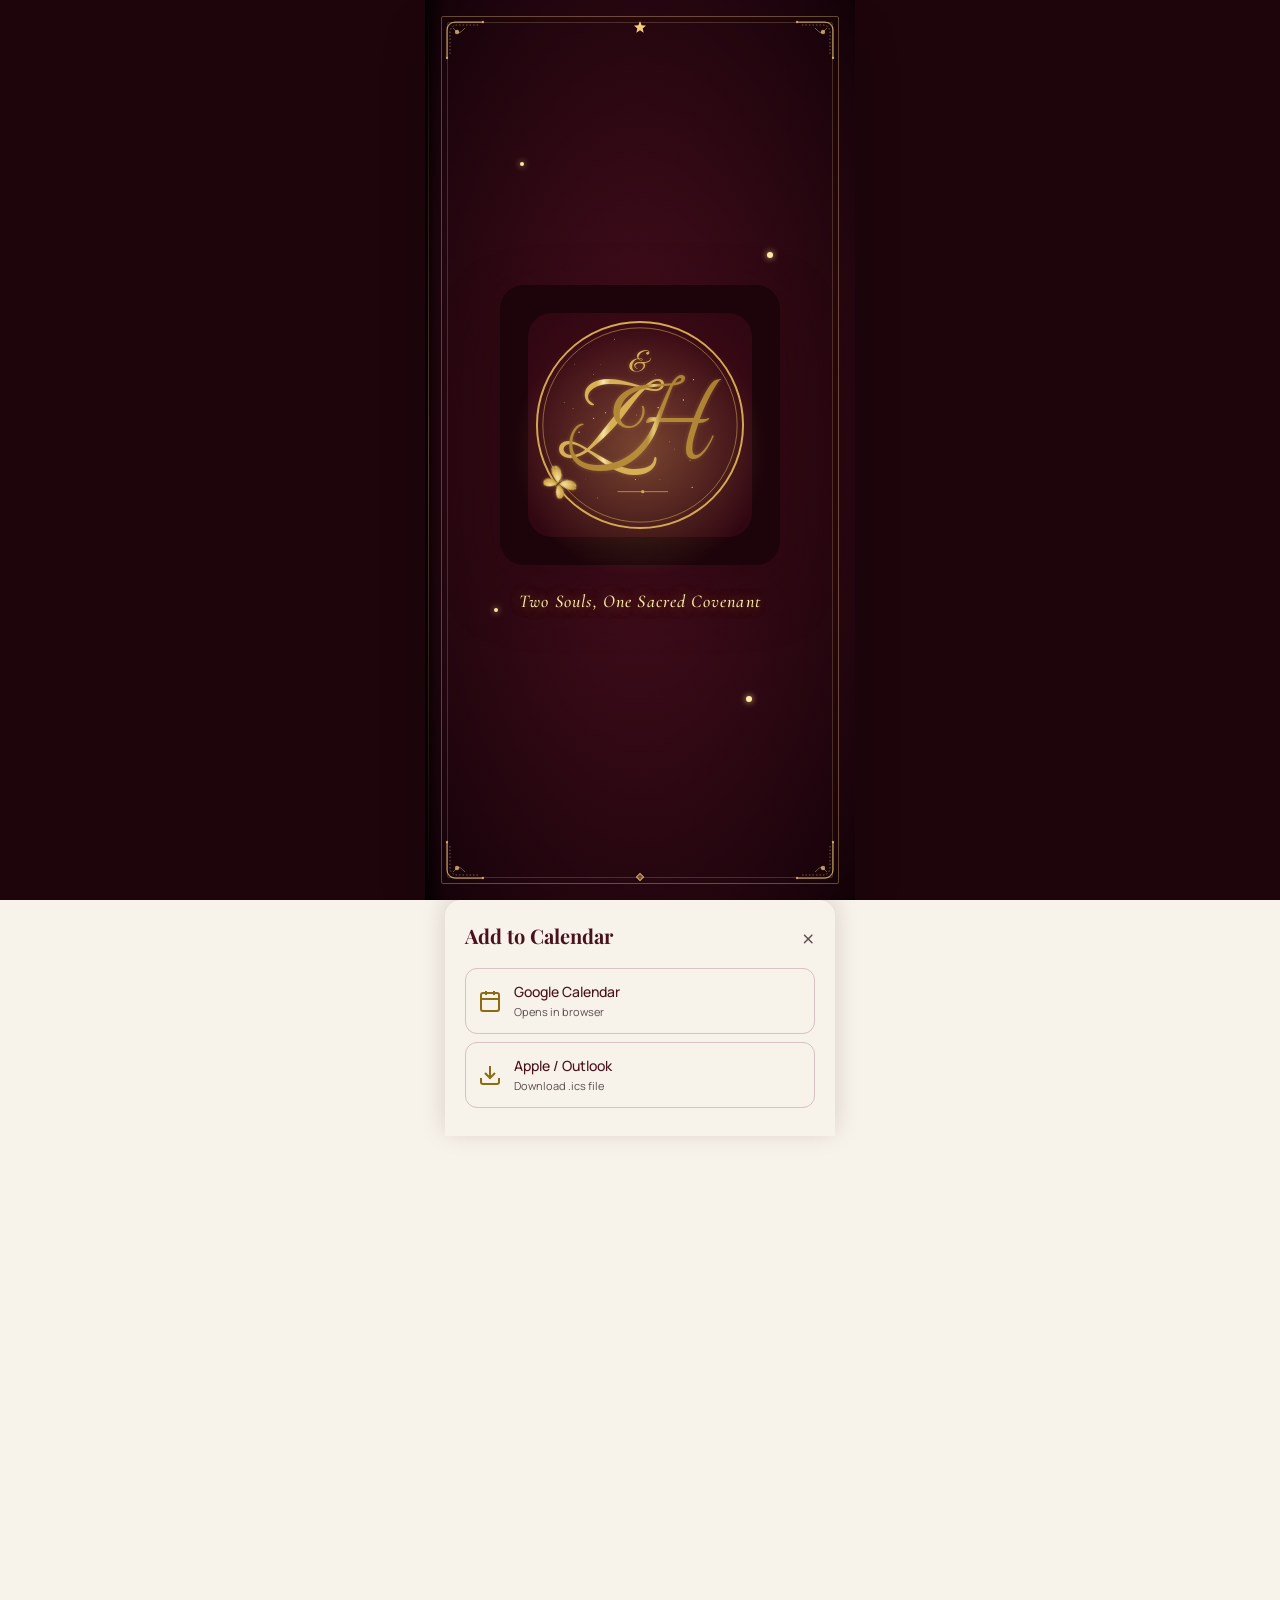
==== commit 7c150db0: "Update Nikkah invitation: animated monogram, closing dua, music at 15s, time 2PM, all fixes" ====
--- a/index.html
+++ b/index.html
@@ -1,13 +1,16 @@
 <!DOCTYPE html>
 <html lang="en" dir="ltr">
+
 <head>
   <meta charset="UTF-8" />
-  <meta name="viewport" content="width=device-width, initial-scale=1.0, maximum-scale=1.0, user-scalable=no, viewport-fit=cover" />
+  <meta name="viewport"
+    content="width=device-width, initial-scale=1.0, maximum-scale=1.0, user-scalable=no, viewport-fit=cover" />
   <title>Zainab &amp; Hamza | Nikkah Invitation</title>
 
   <!-- Open Graph -->
   <meta property="og:title" content="You're Invited: Zainab &amp; Hamza Nikkah" />
-  <meta property="og:description" content="Join us for the blessed Nikkah ceremony of Zainab Fiaz &amp; Dr. Hamza Younas on 21 November 2026." />
+  <meta property="og:description"
+    content="Join us for the blessed Nikkah ceremony of Zainab Fiaz &amp; Dr. Hamza Younas on 21 November 2026." />
   <meta property="og:type" content="website" />
   <meta property="og:image" content="logo.jpeg.png" />
 
@@ -16,8 +19,7 @@
   <link rel="preconnect" href="https://fonts.gstatic.com" crossorigin />
   <link
     href="https://fonts.googleapis.com/css2?family=Alex+Brush&family=Amiri:wght@400;700&family=Cinzel:wght@400;500;600;700&family=Cormorant+Garamond:ital,wght@0,300;0,400;0,500;0,600;1,400;1,500&family=EB+Garamond:ital,wght@0,400;0,500;1,400&family=Great+Vibes&family=Manrope:wght@300;400;500;600;700&family=Playfair+Display:ital,wght@0,400;0,500;0,600;1,400&family=Pinyon+Script&display=swap"
-    rel="stylesheet"
-  />
+    rel="stylesheet" />
 
   <!-- Preload logo -->
   <link rel="preload" as="image" href="logo.jpeg.png" />
@@ -25,10 +27,28 @@
   <!-- Stylesheet -->
   <link rel="stylesheet" href="css/styles.css" />
 </head>
+
 <body>
 
   <!-- Audio (top of document, preload auto, loop, NOT muted) -->
-  <audio id="bg-audio" src="Dilpreet%20Bhatia%20-%20Pata%20Ni.mp3" preload="auto" loop></audio>
+  <audio id="bg-audio" src="Dilpreet%20Bhatia%20-%20Pata%20Ni.mp3" preload="auto" autoplay></audio>
+  <script>
+    // Try to start music as early as possible
+    (function() {
+      var a = document.getElementById('bg-audio');
+      if (a) {
+        a.volume = 0.8;
+        if (a.readyState >= 2) {
+          var p = a.play();
+          if (p && p.catch) p.catch(function(){});
+        }
+        a.addEventListener('canplay', function() {
+          var p = a.play();
+          if (p && p.catch) p.catch(function(){});
+        }, { once: true });
+      }
+    })();
+  </script>
 
   <!-- Floating petals container -->
   <div id="petals" aria-hidden="true"></div>
@@ -58,7 +78,8 @@
         <!-- Top Left Filigree Corner -->
         <svg class="cover-corner cover-corner-tl" fill="none" viewBox="0 0 40 40">
           <path d="M2 38 V10 C2 5.58 5.58 2 10 2 H38" stroke="currentColor" stroke-width="1.25"></path>
-          <path d="M5 34 V12 C5 8.13 8.13 5 12 5 H34" stroke="currentColor" stroke-dasharray="1.5 2" stroke-width="0.6"></path>
+          <path d="M5 34 V12 C5 8.13 8.13 5 12 5 H34" stroke="currentColor" stroke-dasharray="1.5 2" stroke-width="0.6">
+          </path>
           <circle cx="12" cy="12" fill="currentColor" r="2.2"></circle>
           <circle cx="2" cy="38" fill="currentColor" r="1.2"></circle>
           <circle cx="38" cy="2" fill="currentColor" r="1.2"></circle>
@@ -67,7 +88,8 @@
         <!-- Top Right Filigree Corner -->
         <svg class="cover-corner cover-corner-tr" fill="none" viewBox="0 0 40 40">
           <path d="M2 38 V10 C2 5.58 5.58 2 10 2 H38" stroke="currentColor" stroke-width="1.25"></path>
-          <path d="M5 34 V12 C5 8.13 8.13 5 12 5 H34" stroke="currentColor" stroke-dasharray="1.5 2" stroke-width="0.6"></path>
+          <path d="M5 34 V12 C5 8.13 8.13 5 12 5 H34" stroke="currentColor" stroke-dasharray="1.5 2" stroke-width="0.6">
+          </path>
           <circle cx="12" cy="12" fill="currentColor" r="2.2"></circle>
           <circle cx="2" cy="38" fill="currentColor" r="1.2"></circle>
           <circle cx="38" cy="2" fill="currentColor" r="1.2"></circle>
@@ -76,7 +98,8 @@
         <!-- Bottom Left Filigree Corner -->
         <svg class="cover-corner cover-corner-bl" fill="none" viewBox="0 0 40 40">
           <path d="M2 38 V10 C2 5.58 5.58 2 10 2 H38" stroke="currentColor" stroke-width="1.25"></path>
-          <path d="M5 34 V12 C5 8.13 8.13 5 12 5 H34" stroke="currentColor" stroke-dasharray="1.5 2" stroke-width="0.6"></path>
+          <path d="M5 34 V12 C5 8.13 8.13 5 12 5 H34" stroke="currentColor" stroke-dasharray="1.5 2" stroke-width="0.6">
+          </path>
           <circle cx="12" cy="12" fill="currentColor" r="2.2"></circle>
           <circle cx="2" cy="38" fill="currentColor" r="1.2"></circle>
           <circle cx="38" cy="2" fill="currentColor" r="1.2"></circle>
@@ -85,198 +108,181 @@
         <!-- Bottom Right Filigree Corner -->
         <svg class="cover-corner cover-corner-br" fill="none" viewBox="0 0 40 40">
           <path d="M2 38 V10 C2 5.58 5.58 2 10 2 H38" stroke="currentColor" stroke-width="1.25"></path>
-          <path d="M5 34 V12 C5 8.13 8.13 5 12 5 H34" stroke="currentColor" stroke-dasharray="1.5 2" stroke-width="0.6"></path>
+          <path d="M5 34 V12 C5 8.13 8.13 5 12 5 H34" stroke="currentColor" stroke-dasharray="1.5 2" stroke-width="0.6">
+          </path>
           <circle cx="12" cy="12" fill="currentColor" r="2.2"></circle>
           <circle cx="2" cy="38" fill="currentColor" r="1.2"></circle>
           <circle cx="38" cy="2" fill="currentColor" r="1.2"></circle>
           <path d="M8 8 C14 14 14 14 20 8" stroke="currentColor" stroke-width="0.6"></path>
         </svg>
         <!-- Top center crest -->
-        <div style="position:absolute;top:4px;left:50%;transform:translateX(-50%);display:flex;flex-direction:column;align-items:center;">
+        <div
+          style="position:absolute;top:4px;left:50%;transform:translateX(-50%);display:flex;flex-direction:column;align-items:center;">
           <div style="display:flex;align-items:center;gap:8px;">
-            <span style="width:32px;height:0.75px;background:linear-gradient(to right,transparent,rgba(243,207,122,0.6),#f3cf7a);"></span>
+            <span
+              style="width:32px;height:0.75px;background:linear-gradient(to right,transparent,rgba(243,207,122,0.6),#f3cf7a);"></span>
             <svg width="16" height="16" viewBox="0 0 24 24" fill="#f3cf7a">
               <path d="M12 1.5L14.4 7.8L21 8.2L16 12.6L17.5 19L12 15.5L6.5 19L8 12.6L3 8.2L9.6 7.8L12 1.5Z"></path>
             </svg>
-            <span style="width:32px;height:0.75px;background:linear-gradient(to left,transparent,rgba(243,207,122,0.6),#f3cf7a);"></span>
+            <span
+              style="width:32px;height:0.75px;background:linear-gradient(to left,transparent,rgba(243,207,122,0.6),#f3cf7a);"></span>
           </div>
         </div>
         <!-- Bottom center finial -->
-        <div style="position:absolute;bottom:4px;left:50%;transform:translateX(-50%);display:flex;align-items:center;gap:8px;opacity:0.8;">
-          <span style="width:40px;height:0.75px;background:linear-gradient(to right,transparent,rgba(243,207,122,0.5),#f3cf7a);"></span>
-          <div style="width:6px;height:6px;transform:rotate(45deg);border:1px solid #f3cf7a;background:rgba(243,207,122,0.4);"></div>
-          <span style="width:40px;height:0.75px;background:linear-gradient(to left,transparent,rgba(243,207,122,0.5),#f3cf7a);"></span>
+        <div
+          style="position:absolute;bottom:4px;left:50%;transform:translateX(-50%);display:flex;align-items:center;gap:8px;opacity:0.8;">
+          <span
+            style="width:40px;height:0.75px;background:linear-gradient(to right,transparent,rgba(243,207,122,0.5),#f3cf7a);"></span>
+          <div
+            style="width:6px;height:6px;transform:rotate(45deg);border:1px solid #f3cf7a;background:rgba(243,207,122,0.4);">
+          </div>
+          <span
+            style="width:40px;height:0.75px;background:linear-gradient(to left,transparent,rgba(243,207,122,0.5),#f3cf7a);"></span>
         </div>
       </div>
 
       <!-- Center: Animated Monogram + Date -->
-      <div class="cover-center" style="display:flex;flex-direction:column;align-items:center;justify-content:center;flex:1;">
+      <div class="cover-center"
+        style="display:flex;flex-direction:column;align-items:center;justify-content:center;flex:1;">
         <!-- Glow behind logo -->
-        <div style="position:absolute;width:260px;height:260px;border-radius:50%;background:radial-gradient(circle,rgba(212,175,85,0.35) 0%,transparent 70%);animation:auraGlow 4s ease-in-out infinite;pointer-events:none;z-index:0;"></div>
+        <div
+          style="position:absolute;width:260px;height:260px;border-radius:50%;background:radial-gradient(circle,rgba(212,175,85,0.35) 0%,transparent 70%);animation:auraGlow 4s ease-in-out infinite;pointer-events:none;z-index:0;">
+        </div>
         <!-- Animated SVG Monogram -->
-        <svg id="monogram-svg" viewBox="0 0 800 800" style="width:min(70vw,280px);height:auto;display:block;border-radius:24px;position:relative;z-index:1;" role="img" aria-label="Animated Z and H monogram">
-          <defs>
-            <radialGradient id="bg" cx=".5" cy=".5" r=".75"><stop offset="0" stop-color="#4a0d1d"/><stop offset="1" stop-color="#2c0610"/></radialGradient>
-            <linearGradient id="gL" gradientUnits="userSpaceOnUse" x1="120" y1="0" x2="420" y2="0">
-              <stop offset="0" stop-color="#d9b055"/><stop offset=".42" stop-color="#d9b055"/><stop offset=".5" stop-color="#fff0bd"/><stop offset=".58" stop-color="#d9b055"/><stop offset="1" stop-color="#d9b055"/>
-              <animateTransform attributeName="gradientTransform" type="translate" values="-420 0;520 0;520 0" keyTimes="0;.35;1" dur="7s" begin="4s" repeatCount="indefinite"/>
-            </linearGradient>
-            <linearGradient id="gH" gradientUnits="userSpaceOnUse" x1="300" y1="0" x2="600" y2="0">
-              <stop offset="0" stop-color="#a97d2e"/><stop offset=".42" stop-color="#a97d2e"/><stop offset=".5" stop-color="#f0d083"/><stop offset=".58" stop-color="#a97d2e"/><stop offset="1" stop-color="#a97d2e"/>
-              <animateTransform attributeName="gradientTransform" type="translate" values="-420 0;520 0;520 0" keyTimes="0;.35;1" dur="7s" begin="4.4s" repeatCount="indefinite"/>
-            </linearGradient>
-            <radialGradient id="gW" cx=".25" cy=".7" r=".9"><stop offset="0" stop-color="#fbe7a6"/><stop offset=".6" stop-color="#d9b055"/><stop offset="1" stop-color="#a97d2e"/></radialGradient>
-            <filter id="gl" x="-20%" y="-20%" width="140%" height="140%"><feDropShadow dx="0" dy="0" stdDeviation="7" flood-color="#d4a94f" flood-opacity=".28"/></filter>
-          </defs>
-          <rect width="800" height="800" fill="url(#bg)"/>
-          <circle id="r1" cx="400" cy="400" r="368" fill="none" stroke="#d4a94f" stroke-width="7" transform="rotate(-90 400 400)"/>
-          <circle id="r2" cx="400" cy="400" r="347" fill="none" stroke="#d4a94f" stroke-width="2" transform="rotate(-90 400 400)"/>
-          <g id="dust"></g>
-          <g filter="url(#gl)">
-            <text id="L" class="t o" x="335" y="505" font-size="350" text-anchor="middle" fill="url(#gL)" opacity="0">Z</text>
-            <text id="H" class="t o" x="505" y="525" font-size="350" text-anchor="middle" fill="url(#gH)" opacity="0">H</text>
-            <text id="A" class="t o" x="398" y="240" font-size="104" text-anchor="middle" fill="#d9b055" opacity="0">&amp;</text>
-          </g>
-          <line id="dl" class="o" x1="320" y1="638" x2="500" y2="638" stroke="#d4a94f" stroke-width="2.5" opacity="0"/>
-          <circle id="dot" class="o" cx="410" cy="638" r="6" fill="#d4a94f" opacity="0"/>
-          <path id="route" fill="none" stroke="none"/>
-          <g id="sp"></g>
-          <g id="bf" opacity="0" filter="url(#gl)"><g id="bb" transform="scale(.75)">
-            <g id="wg">
-              <g id="wr"><path d="M3 -4C8 -42 50 -68 72 -46C86 -30 66 -6 3 4Z" fill="url(#gW)" stroke="#8a6122" stroke-width="1.3"/><path d="M3 4C42 2 66 20 58 46C50 64 16 50 3 12Z" fill="url(#gW)" stroke="#8a6122" stroke-width="1.3"/><path d="M4 -2C24 -18 46 -34 64 -42M4 0C28 -8 52 -14 76 -32M4 6C28 12 44 28 52 44" fill="none" stroke="#8a6122" stroke-width=".9" opacity=".5"/><path d="M12 -8C30 -28 50 -46 66 -50C52 -36 34 -16 12 -2Z" fill="#fff6d2" opacity=".22"/><g fill="#fff3c8"><circle cx="64" cy="-47" r="2.6"/><circle cx="75" cy="-37" r="2.2"/><circle cx="72" cy="-24" r="1.8"/><circle cx="55" cy="40" r="2.2"/><circle cx="46" cy="52" r="1.8"/></g></g>
-              <use href="#wr" transform="scale(-1 1)"/>
-            </g>
-            <ellipse cx="0" cy="8" rx="3.6" ry="17" fill="#4a2a10"/><circle cx="0" cy="-12" r="5.6" fill="#4a2a10"/><circle cx="-2.2" cy="-13" r="1.5" fill="#fff3c8"/><circle cx="2.2" cy="-13" r="1.5" fill="#fff3c8"/>
-            <path d="M-2 -16C-4 -30 -10 -37 -18 -38M2 -16C4 -30 10 -37 18 -38" stroke="#f3dc95" fill="none" stroke-width="1.5" stroke-linecap="round"/><circle cx="-18" cy="-38" r="2.2" fill="#f3dc95"/><circle cx="18" cy="-38" r="2.2" fill="#f3dc95"/>
-          </g></g>
-        </svg>
+        <!-- Animated Monogram (iframe) -->
+        <iframe src="zh-monogram.html" title="Z and H monogram"
+          style="border:0;width:min(70vw,280px);aspect-ratio:1/1;border-radius:24px;box-shadow:0 24px 60px rgba(30,0,8,.35);"></iframe>
         <!-- Title below logo -->
         <div style="margin-top:24px;text-align:center;">
-          <p style="font-family:var(--font-cormorant);font-size:22px;font-style:italic;font-weight:500;color:var(--gold-light);letter-spacing:0.06em;line-height:1.4;text-shadow:0 0 12px rgba(212,175,85,0.5),0 0 24px rgba(212,175,85,0.3);">Two Souls, One Sacred Covenant</p>
-        </div>
-      </div>
-
-      <div class="light-spill" style="position:absolute;inset:0;background:radial-gradient(ellipse at center,rgba(251,245,238,0.15) 0%,transparent 60%);opacity:0;pointer-events:none;transition:opacity 1s ease;"></div>
+          <p
+            style="font-family:var(--font-cormorant);font-size:18px;font-style:italic;font-weight:500;color:var(--gold-light);letter-spacing:0.06em;line-height:1.4;text-shadow:0 0 12px rgba(212,175,85,0.5),0 0 24px rgba(212,175,85,0.3);">
+            Two Souls, One Sacred Covenant</p>
+        </div>
+      </div>
+
+      <div class="light-spill"
+        style="position:absolute;inset:0;background:radial-gradient(ellipse at center,rgba(251,245,238,0.15) 0%,transparent 60%);opacity:0;pointer-events:none;transition:opacity 1s ease;">
+      </div>
     </div>
   </section>
 
   <!-- Monogram Animation Script -->
   <script>
-  (function() {
-    const $ = id => document.getElementById(id);
-    const E = "cubic-bezier(.22,1,.36,1)", BACK = "cubic-bezier(.34,1.35,.5,1)";
-    const A = (el, kf, o) => el.animate(kf, Object.assign({fill:"both",easing:E}, o));
-    const pts = [[110,610],[215,500],[300,360],[395,300],[470,200],[420,120],[345,175],[400,255],[500,330],[610,260],[650,370],[580,470],[500,400],[430,330],[360,430],[290,520],[370,575],[480,545],[560,605],[470,650],[410,628]];
-    let d = "M" + pts[0];
-    for (let i = 0; i < pts.length - 1; i++) {
-      const p0 = pts[i-1] || pts[i], p1 = pts[i], p2 = pts[i+1], p3 = pts[i+2] || p2;
-      d += `C${p1[0]+(p2[0]-p0[0])/6},${p1[1]+(p2[1]-p0[1])/6} ${p2[0]-(p3[0]-p1[0])/6},${p2[1]-(p3[1]-p1[1])/6} ${p2}`;
-    }
-    if ($("route")) $("route").setAttribute("d", d);
-    const route = $("route");
-    if (!route) return;
-    const LEN = route.getTotalLength(), FT = 10500, START = 4300;
-    let raf = 0, flap = null;
-    const ease = t => t < .5 ? 4*t*t*t : 1 - Math.pow(-2*t+2,3)/2;
-    const sm = t => t*t*(3-2*t);
-
-    function sparkle(x, y) {
-      const c = document.createElementNS("http://www.w3.org/2000/svg", "circle");
-      c.setAttribute("cx", x); c.setAttribute("cy", y);
-      c.setAttribute("r", 1.2 + Math.random() * 2.2);
-      c.setAttribute("fill", "#f6dc8e");
-      const sp = $("sp");
-      if (sp) sp.appendChild(c);
-      const dx = (Math.random() - .5) * 26, dy = Math.random() * 22 + 6;
-      c.animate([{opacity:.95, transform:"translate(0,0) scale(1)"},{opacity:0, transform:`translate(${dx}px,${dy}px) scale(.1)`}], {duration: 1100 + Math.random()*500, easing:"ease-out"}).onfinish = () => c.remove();
-    }
-
-    function layout() {
-      try {
-        const FF = '"Great Vibes","Snell Roundhand","Apple Chancery",cursive';
-        const c = document.createElement("canvas").getContext("2d");
-        c.textAlign = "center";
-        const m = (ch, s) => { c.font = s + "px " + FF; const r = c.measureText(ch); return {l:r.actualBoundingBoxLeft, r:r.actualBoundingBoxRight, a:r.actualBoundingBoxAscent, d:r.actualBoundingBoxDescent}; };
-        const z = m("Z", 350), h = m("H", 350), n = m("&", 104);
-        const zx = -85, hx = 85;
-        const minX = Math.min(zx - z.l, hx - h.l), maxX = Math.max(zx + z.r, hx + h.r);
-        const minY = -Math.max(z.a, h.a), maxY = Math.max(z.d, h.d);
-        const cx = (minX + maxX) / 2, cy = (minY + maxY) / 2, by = 400 - cy;
-        const v = [400 - cx + zx, 400 - cx + hx, by, 400 - (n.r - n.l) / 2, by + minY - 10 - n.d];
-        if (!v.every(Number.isFinite)) return;
-        if ($("L")) $("L").setAttribute("x", v[0]);
-        if ($("L")) $("L").setAttribute("y", v[2]);
-        if ($("H")) $("H").setAttribute("x", v[1]);
-        if ($("H")) $("H").setAttribute("y", v[2]);
-        if ($("A")) $("A").setAttribute("x", v[3]);
-        if ($("A")) $("A").setAttribute("y", v[4]);
-      } catch(e) {}
-    }
-
-    function play() {
-      layout();
-      cancelAnimationFrame(raf);
-      document.getAnimations().forEach(a => a.cancel());
-      const sp = $("sp");
-      if (sp) sp.replaceChildren();
-      [$("r1"), $("r2")].forEach((c, i) => {
-        if (!c) return;
-        const L = 2 * Math.PI * c.r.baseVal.value;
-        c.style.strokeDasharray = L;
-        A(c, [{strokeDashoffset: L}, {strokeDashoffset: 0}], {duration: 2400, delay: i * 300, easing: "cubic-bezier(.65,0,.35,1)"});
-      });
-      if ($("L")) A($("L"), [{opacity:0, transform:"translateX(-280px) rotate(-8deg)"}, {opacity:1, transform:"none"}], {duration: 2100, delay: 1000, easing: BACK});
-      if ($("H")) A($("H"), [{opacity:0, transform:"translateX(280px) rotate(8deg)"}, {opacity:1, transform:"none"}], {duration: 2100, delay: 1000, easing: BACK});
-      if ($("A")) A($("A"), [{opacity:0, transform:"translateY(-50px) scale(.2) rotate(-45deg)"}, {opacity:1, transform:"none"}], {duration: 1400, delay: 2900, easing: BACK});
-      if ($("dot")) A($("dot"), [{transform:"scale(0)"}, {transform:"scale(1)"}], {duration: 700, delay: 3300, easing: BACK});
-      if ($("dl")) A($("dl"), [{transform:"scaleX(0)"}, {transform:"scaleX(1)"}], {duration: 1200, delay: 3500});
-      if ($("dot")) A($("dot"), [{transform:"scale(1)"}, {transform:"scale(1.6)"}, {transform:"scale(1)"}], {duration: 2600, delay: START + FT, iterations: Infinity, easing: "ease-in-out", composite: "replace"});
-      if ($("bf")) A($("bf"), [{opacity:0}, {opacity:1}], {duration: 900, delay: START});
-      flap = $("wg") ? A($("wg"), [{transform:"scaleX(1)"}, {transform:"scaleX(.16)"}], {duration: 190, iterations: Infinity, direction: "alternate", easing: "ease-in-out"}) : null;
-      if ($("bb")) A($("bb"), [{transform:"scale(.75) rotate(-5deg)"}, {transform:"scale(.75) rotate(5deg)"}], {duration: 1300, iterations: Infinity, direction: "alternate", easing: "ease-in-out"});
-      const D = $("dust");
-      if (D) {
-        D.replaceChildren();
-        for (let i = 0; i < 32; i++) {
-          const a = Math.random() * 6.283, r = Math.sqrt(Math.random()) * 320;
-          const c = document.createElementNS("http://www.w3.org/2000/svg", "circle");
-          c.setAttribute("cx", 400 + r * Math.cos(a));
-          c.setAttribute("cy", 400 + r * Math.sin(a));
-          c.setAttribute("r", .8 + Math.random() * 1.8);
-          c.setAttribute("fill", "#f3dc95");
-          D.appendChild(c);
-          c.animate([{opacity:0, transform:"translateY(0)"}, {opacity:.75, transform:"translateY(-14px)"}, {opacity:0, transform:"translateY(-30px)"}], {duration: 4000 + Math.random()*4000, delay: 2800 + Math.random()*5000, iterations: Infinity, easing: "ease-in-out", fill: "backwards"});
+    (function () {
+      const $ = id => document.getElementById(id);
+      const E = "cubic-bezier(.22,1,.36,1)", BACK = "cubic-bezier(.34,1.35,.5,1)";
+      const A = (el, kf, o) => el.animate(kf, Object.assign({ fill: "both", easing: E }, o));
+      const pts = [[110, 610], [215, 500], [300, 360], [395, 300], [470, 200], [420, 120], [345, 175], [400, 255], [500, 330], [610, 260], [650, 370], [580, 470], [500, 400], [430, 330], [360, 430], [290, 520], [370, 575], [480, 545], [560, 605], [470, 650], [410, 628]];
+      let d = "M" + pts[0];
+      for (let i = 0; i < pts.length - 1; i++) {
+        const p0 = pts[i - 1] || pts[i], p1 = pts[i], p2 = pts[i + 1], p3 = pts[i + 2] || p2;
+        d += `C${p1[0] + (p2[0] - p0[0]) / 6},${p1[1] + (p2[1] - p0[1]) / 6} ${p2[0] - (p3[0] - p1[0]) / 6},${p2[1] - (p3[1] - p1[1]) / 6} ${p2}`;
+      }
+      if ($("route")) $("route").setAttribute("d", d);
+      const route = $("route");
+      if (!route) return;
+      const LEN = route.getTotalLength(), FT = 10500, START = 4300;
+      let raf = 0, flap = null;
+      const ease = t => t < .5 ? 4 * t * t * t : 1 - Math.pow(-2 * t + 2, 3) / 2;
+      const sm = t => t * t * (3 - 2 * t);
+
+      function sparkle(x, y) {
+        const c = document.createElementNS("http://www.w3.org/2000/svg", "circle");
+        c.setAttribute("cx", x); c.setAttribute("cy", y);
+        c.setAttribute("r", 1.2 + Math.random() * 2.2);
+        c.setAttribute("fill", "#f6dc8e");
+        const sp = $("sp");
+        if (sp) sp.appendChild(c);
+        const dx = (Math.random() - .5) * 26, dy = Math.random() * 22 + 6;
+        c.animate([{ opacity: .95, transform: "translate(0,0) scale(1)" }, { opacity: 0, transform: `translate(${dx}px,${dy}px) scale(.1)` }], { duration: 1100 + Math.random() * 500, easing: "ease-out" }).onfinish = () => c.remove();
+      }
+
+      function layout() {
+        try {
+          const FF = '"Great Vibes","Snell Roundhand","Apple Chancery",cursive';
+          const c = document.createElement("canvas").getContext("2d");
+          c.textAlign = "center";
+          const m = (ch, s) => { c.font = s + "px " + FF; const r = c.measureText(ch); return { l: r.actualBoundingBoxLeft, r: r.actualBoundingBoxRight, a: r.actualBoundingBoxAscent, d: r.actualBoundingBoxDescent }; };
+          const z = m("Z", 350), h = m("H", 350), n = m("&", 104);
+          const zx = -85, hx = 85;
+          const minX = Math.min(zx - z.l, hx - h.l), maxX = Math.max(zx + z.r, hx + h.r);
+          const minY = -Math.max(z.a, h.a), maxY = Math.max(z.d, h.d);
+          const cx = (minX + maxX) / 2, cy = (minY + maxY) / 2, by = 400 - cy;
+          const v = [400 - cx + zx, 400 - cx + hx, by, 400 - (n.r - n.l) / 2, by + minY - 10 - n.d];
+          if (!v.every(Number.isFinite)) return;
+          if ($("L")) $("L").setAttribute("x", v[0]);
+          if ($("L")) $("L").setAttribute("y", v[2]);
+          if ($("H")) $("H").setAttribute("x", v[1]);
+          if ($("H")) $("H").setAttribute("y", v[2]);
+          if ($("A")) $("A").setAttribute("x", v[3]);
+          if ($("A")) $("A").setAttribute("y", v[4]);
+        } catch (e) { }
+      }
+
+      function play() {
+        layout();
+        cancelAnimationFrame(raf);
+        document.getAnimations().forEach(a => a.cancel());
+        const sp = $("sp");
+        if (sp) sp.replaceChildren();
+        [$("r1"), $("r2")].forEach((c, i) => {
+          if (!c) return;
+          const L = 2 * Math.PI * c.r.baseVal.value;
+          c.style.strokeDasharray = L;
+          A(c, [{ strokeDashoffset: L }, { strokeDashoffset: 0 }], { duration: 2400, delay: i * 300, easing: "cubic-bezier(.65,0,.35,1)" });
+        });
+        if ($("L")) A($("L"), [{ opacity: 0, transform: "translateX(-280px) rotate(-8deg)" }, { opacity: 1, transform: "none" }], { duration: 2100, delay: 1000, easing: BACK });
+        if ($("H")) A($("H"), [{ opacity: 0, transform: "translateX(280px) rotate(8deg)" }, { opacity: 1, transform: "none" }], { duration: 2100, delay: 1000, easing: BACK });
+        if ($("A")) A($("A"), [{ opacity: 0, transform: "translateY(-50px) scale(.2) rotate(-45deg)" }, { opacity: 1, transform: "none" }], { duration: 1400, delay: 2900, easing: BACK });
+        if ($("dot")) A($("dot"), [{ transform: "scale(0)" }, { transform: "scale(1)" }], { duration: 700, delay: 3300, easing: BACK });
+        if ($("dl")) A($("dl"), [{ transform: "scaleX(0)" }, { transform: "scaleX(1)" }], { duration: 1200, delay: 3500 });
+        if ($("dot")) A($("dot"), [{ transform: "scale(1)" }, { transform: "scale(1.6)" }, { transform: "scale(1)" }], { duration: 2600, delay: START + FT, iterations: Infinity, easing: "ease-in-out", composite: "replace" });
+        if ($("bf")) A($("bf"), [{ opacity: 0 }, { opacity: 1 }], { duration: 900, delay: START });
+        flap = $("wg") ? A($("wg"), [{ transform: "scaleX(1)" }, { transform: "scaleX(.16)" }], { duration: 190, iterations: Infinity, direction: "alternate", easing: "ease-in-out" }) : null;
+        if ($("bb")) A($("bb"), [{ transform: "scale(.75) rotate(-5deg)" }, { transform: "scale(.75) rotate(5deg)" }], { duration: 1300, iterations: Infinity, direction: "alternate", easing: "ease-in-out" });
+        const D = $("dust");
+        if (D) {
+          D.replaceChildren();
+          for (let i = 0; i < 32; i++) {
+            const a = Math.random() * 6.283, r = Math.sqrt(Math.random()) * 320;
+            const c = document.createElementNS("http://www.w3.org/2000/svg", "circle");
+            c.setAttribute("cx", 400 + r * Math.cos(a));
+            c.setAttribute("cy", 400 + r * Math.sin(a));
+            c.setAttribute("r", .8 + Math.random() * 1.8);
+            c.setAttribute("fill", "#f3dc95");
+            D.appendChild(c);
+            c.animate([{ opacity: 0, transform: "translateY(0)" }, { opacity: .75, transform: "translateY(-14px)" }, { opacity: 0, transform: "translateY(-30px)" }], { duration: 4000 + Math.random() * 4000, delay: 2800 + Math.random() * 5000, iterations: Infinity, easing: "ease-in-out", fill: "backwards" });
+          }
         }
-      }
-
-      let ang = 0, last = 0, t0 = null;
-      const first = route.getPointAtLength(0);
-      if ($("bf")) $("bf").setAttribute("transform", `translate(${first.x} ${first.y})`);
-      function frame(now) {
-        if (t0 === null) t0 = now + START;
-        const t = Math.min(Math.max((now - t0) / FT, 0), 1);
-        const p = ease(t) * LEN;
-        const a = route.getPointAtLength(p);
-        const b = route.getPointAtLength(Math.min(p + 2, LEN));
-        let target = Math.atan2(b.y - a.y, b.x - a.x) * 180 / Math.PI + 90;
-        if (t > .93) target = ang + (((0 - ang + 540) % 360) - 180) * .08;
-        let diff = ((target - ang + 540) % 360) - 180;
-        ang += diff * .14;
-        const bob = Math.sin(now / 260) * 3 * (1 - sm(Math.max(0, (t - .9) / .1)));
-        if ($("bf")) $("bf").setAttribute("transform", `translate(${a.x} ${a.y + bob}) rotate(${ang})`);
-        if (flap) flap.playbackRate = t >= 1 ? .16 : .55 + .9 * Math.sin(Math.PI * Math.min(t * 1.05, 1)) * .6 + .3;
-        if (t > 0 && t < 1 && now - last > 45) { last = now; sparkle(a.x, a.y); }
+
+        let ang = 0, last = 0, t0 = null;
+        const first = route.getPointAtLength(0);
+        if ($("bf")) $("bf").setAttribute("transform", `translate(${first.x} ${first.y})`);
+        function frame(now) {
+          if (t0 === null) t0 = now + START;
+          const t = Math.min(Math.max((now - t0) / FT, 0), 1);
+          const p = ease(t) * LEN;
+          const a = route.getPointAtLength(p);
+          const b = route.getPointAtLength(Math.min(p + 2, LEN));
+          let target = Math.atan2(b.y - a.y, b.x - a.x) * 180 / Math.PI + 90;
+          if (t > .93) target = ang + (((0 - ang + 540) % 360) - 180) * .08;
+          let diff = ((target - ang + 540) % 360) - 180;
+          ang += diff * .14;
+          const bob = Math.sin(now / 260) * 3 * (1 - sm(Math.max(0, (t - .9) / .1)));
+          if ($("bf")) $("bf").setAttribute("transform", `translate(${a.x} ${a.y + bob}) rotate(${ang})`);
+          if (flap) flap.playbackRate = t >= 1 ? .16 : .55 + .9 * Math.sin(Math.PI * Math.min(t * 1.05, 1)) * .6 + .3;
+          if (t > 0 && t < 1 && now - last > 45) { last = now; sparkle(a.x, a.y); }
+          raf = requestAnimationFrame(frame);
+        }
         raf = requestAnimationFrame(frame);
       }
-      raf = requestAnimationFrame(frame);
-    }
-
-    if (document.fonts) {
-      Promise.race([document.fonts.load('100px "Great Vibes"'), new Promise(r => setTimeout(r, 2500))]).then(play, play);
-    } else {
-      setTimeout(play, 500);
-    }
-  })();
+
+      if (document.fonts) {
+        Promise.race([document.fonts.load('100px "Great Vibes"'), new Promise(r => setTimeout(r, 2500))]).then(play, play);
+      } else {
+        setTimeout(play, 500);
+      }
+    })();
   </script>
 
   <!-- ============================================================
@@ -286,9 +292,11 @@
 
     <!-- Music button -->
     <button id="music-btn" class="music-btn" aria-label="Mute music" style="display:flex;align-items:center;gap:6px;">
-      <img src="logo.jpeg.png" alt="Z and H" style="width:20px;height:20px;border-radius:50%;object-fit:cover;box-shadow:0 0 6px rgba(212,175,85,0.4);" />
+      <img src="logo.jpeg.png" alt="Z and H"
+        style="width:20px;height:20px;border-radius:50%;object-fit:cover;box-shadow:0 0 6px rgba(212,175,85,0.4);" />
       <span class="music-dot"></span>
-      <svg class="music-icon" viewBox="0 0 24 24" width="16" height="16" fill="none" stroke="currentColor" stroke-width="2" stroke-linecap="round" stroke-linejoin="round">
+      <svg class="music-icon" viewBox="0 0 24 24" width="16" height="16" fill="none" stroke="currentColor"
+        stroke-width="2" stroke-linecap="round" stroke-linejoin="round">
         <path d="M9 18V5l12-2v13"></path>
         <circle cx="6" cy="18" r="3"></circle>
         <circle cx="18" cy="16" r="3"></circle>
@@ -297,38 +305,65 @@
     </button>
 
     <!-- INVITATION -->
-    <section id="invitation" class="section" aria-label="Invitation">
+    <section id="invitation" class="section reveal" aria-label="Invitation">
       <div class="section-inner">
         <div class="invite-container">
           <div class="invite-card deckled-card">
             <!-- Gold leaf flecks -->
-            <div class="gold-fleck" style="top:40px;left:24px;width:6px;height:4px;background:#dfb14a;opacity:0.4;transform:rotate(45deg);"></div>
-            <div class="gold-fleck" style="top:112px;right:32px;width:8px;height:4px;background:#c9982f;opacity:0.35;transform:rotate(-12deg);"></div>
-            <div class="gold-fleck" style="top:256px;left:40px;width:4px;height:4px;background:#e8c266;opacity:0.5;"></div>
-            <div class="gold-fleck" style="top:320px;right:48px;width:8px;height:6px;background:#dfb14a;opacity:0.3;transform:rotate(30deg);"></div>
-            <div class="gold-fleck" style="bottom:128px;left:32px;width:6px;height:4px;background:#c9982f;opacity:0.4;transform:rotate(-45deg);"></div>
-            <div class="gold-fleck" style="bottom:64px;right:36px;width:8px;height:4px;background:#e8c266;opacity:0.45;transform:rotate(12deg);"></div>
+            <div class="gold-fleck"
+              style="top:40px;left:24px;width:6px;height:4px;background:#dfb14a;opacity:0.4;transform:rotate(45deg);">
+            </div>
+            <div class="gold-fleck"
+              style="top:112px;right:32px;width:8px;height:4px;background:#c9982f;opacity:0.35;transform:rotate(-12deg);">
+            </div>
+            <div class="gold-fleck" style="top:256px;left:40px;width:4px;height:4px;background:#e8c266;opacity:0.5;">
+            </div>
+            <div class="gold-fleck"
+              style="top:320px;right:48px;width:8px;height:6px;background:#dfb14a;opacity:0.3;transform:rotate(30deg);">
+            </div>
+            <div class="gold-fleck"
+              style="bottom:128px;left:32px;width:6px;height:4px;background:#c9982f;opacity:0.4;transform:rotate(-45deg);">
+            </div>
+            <div class="gold-fleck"
+              style="bottom:64px;right:36px;width:8px;height:4px;background:#e8c266;opacity:0.45;transform:rotate(12deg);">
+            </div>
             <!-- Blind deboss leaf borders -->
-            <div class="blind-deboss" style="position:absolute;left:0;top:0;bottom:0;width:32px;z-index:10;overflow:hidden;display:flex;flex-direction:column;justify-content:space-around;padding:32px 0;pointer-events:none;">
-              <svg style="width:100%;height:100%;color:rgba(207,198,182,0.45);" fill="currentColor" preserveAspectRatio="none" viewBox="0 0 32 500">
-                <path d="M12 20 C22 28 26 44 14 55 C16 70 8 85 10 98 C18 108 24 122 13 134 C16 150 7 165 11 178 C20 188 24 204 12 216 C15 230 6 248 10 260 C21 270 25 286 13 298 C16 312 8 328 11 342 C20 354 24 370 12 382 C15 398 7 414 10 430 C20 442 22 458 12 470 L8 470 L8 20 Z"></path>
+            <div class="blind-deboss"
+              style="position:absolute;left:0;top:0;bottom:0;width:32px;z-index:10;overflow:hidden;display:flex;flex-direction:column;justify-content:space-around;padding:32px 0;pointer-events:none;">
+              <svg style="width:100%;height:100%;color:rgba(207,198,182,0.45);" fill="currentColor"
+                preserveAspectRatio="none" viewBox="0 0 32 500">
+                <path
+                  d="M12 20 C22 28 26 44 14 55 C16 70 8 85 10 98 C18 108 24 122 13 134 C16 150 7 165 11 178 C20 188 24 204 12 216 C15 230 6 248 10 260 C21 270 25 286 13 298 C16 312 8 328 11 342 C20 354 24 370 12 382 C15 398 7 414 10 430 C20 442 22 458 12 470 L8 470 L8 20 Z">
+                </path>
               </svg>
             </div>
-            <div class="blind-deboss" style="position:absolute;right:0;top:0;bottom:0;width:32px;z-index:10;overflow:hidden;display:flex;flex-direction:column;justify-content:space-around;padding:32px 0;pointer-events:none;transform:scaleX(-1);">
-              <svg style="width:100%;height:100%;color:rgba(207,198,182,0.45);" fill="currentColor" preserveAspectRatio="none" viewBox="0 0 32 500">
-                <path d="M12 20 C22 28 26 44 14 55 C16 70 8 85 10 98 C18 108 24 122 13 134 C16 150 7 165 11 178 C20 188 24 204 12 216 C15 230 6 248 10 260 C21 270 25 286 13 298 C16 312 8 328 11 342 C20 354 24 370 12 382 C15 398 7 414 10 430 C20 442 22 458 12 470 L8 470 L8 20 Z"></path>
+            <div class="blind-deboss"
+              style="position:absolute;right:0;top:0;bottom:0;width:32px;z-index:10;overflow:hidden;display:flex;flex-direction:column;justify-content:space-around;padding:32px 0;pointer-events:none;transform:scaleX(-1);">
+              <svg style="width:100%;height:100%;color:rgba(207,198,182,0.45);" fill="currentColor"
+                preserveAspectRatio="none" viewBox="0 0 32 500">
+                <path
+                  d="M12 20 C22 28 26 44 14 55 C16 70 8 85 10 98 C18 108 24 122 13 134 C16 150 7 165 11 178 C20 188 24 204 12 216 C15 230 6 248 10 260 C21 270 25 286 13 298 C16 312 8 328 11 342 C20 354 24 370 12 382 C15 398 7 414 10 430 C20 442 22 458 12 470 L8 470 L8 20 Z">
+                </path>
               </svg>
             </div>
             <!-- Inner border -->
-            <div style="position:absolute;inset:10px;border-radius:10px;border:1px solid rgba(216,190,135,0.35);pointer-events:none;z-index:10;"></div>
-            <div style="position:absolute;inset:12px;border-radius:8px;border:1px solid rgba(216,190,135,0.2);pointer-events:none;z-index:10;"></div>
+            <div
+              style="position:absolute;inset:10px;border-radius:10px;border:1px solid rgba(216,190,135,0.35);pointer-events:none;z-index:10;">
+            </div>
+            <div
+              style="position:absolute;inset:12px;border-radius:8px;border:1px solid rgba(216,190,135,0.2);pointer-events:none;z-index:10;">
+            </div>
 
             <div class="invite-card-inner">
               <!-- Crest -->
               <div class="invite-crest">
                 <svg width="40" height="40" viewBox="0 0 54 54" fill="none" xmlns="http://www.w3.org/2000/svg">
-                  <path d="M28 8C20 8 13.5 14.5 13.5 22.8C13.5 30.5 19.3 36.8 26.8 37.5C21.8 34.8 18.5 29.5 18.5 23.4C18.5 16.2 23.8 10.4 30.8 9.5C29.9 8.5 28.9 8 28 8Z" fill="url(#goldGradient)"></path>
-                  <path d="M33 13L34.1 16.4L37.7 16.4L34.8 18.5L35.9 21.9L33 19.8L30.1 21.9L31.2 18.5L28.3 16.4L31.9 16.4Z" fill="url(#goldGradient)"></path>
+                  <path
+                    d="M28 8C20 8 13.5 14.5 13.5 22.8C13.5 30.5 19.3 36.8 26.8 37.5C21.8 34.8 18.5 29.5 18.5 23.4C18.5 16.2 23.8 10.4 30.8 9.5C29.9 8.5 28.9 8 28 8Z"
+                    fill="url(#goldGradient)"></path>
+                  <path
+                    d="M33 13L34.1 16.4L37.7 16.4L34.8 18.5L35.9 21.9L33 19.8L30.1 21.9L31.2 18.5L28.3 16.4L31.9 16.4Z"
+                    fill="url(#goldGradient)"></path>
                   <path d="M17 40C22 37 26 38 27 42C24 43 19 43 17 40Z" fill="#b88a24" fill-opacity="0.8"></path>
                   <path d="M37 40C32 37 28 38 27 42C30 43 35 43 37 40Z" fill="#b88a24" fill-opacity="0.8"></path>
                   <circle cx="27" cy="44.5" fill="#a67c1e" r="1.5"></circle>
@@ -349,7 +384,8 @@
                 <span class="invite-label gold-foil-text">Together with their families</span>
                 <h1 class="invite-parents">Mr. &amp; Mrs. Muhammad Fiaz</h1>
                 <div class="invite-body">
-                  <p>are delighted to invite you to share in their happiness at the Nikkah ceremony of their beloved daughter</p>
+                  <p>are delighted to invite you to share in their happiness at the Nikkah ceremony of their beloved
+                    daughter</p>
                 </div>
               </div>
 
@@ -368,10 +404,15 @@
               </div>
 
               <!-- Jali partition -->
-              <div class="couple-wrap reveal" style="position:relative;width:100%;max-width:320px;margin:16px auto;min-height:120px;">
+              <div class="couple-wrap reveal"
+                style="position:relative;width:100%;max-width:320px;margin:16px auto;min-height:120px;">
                 <div class="jali-screen" id="jali-screen">
-                  <div class="jali-door left"><div class="jali-pattern"></div></div>
-                  <div class="jali-door right"><div class="jali-pattern"></div></div>
+                  <div class="jali-door left">
+                    <div class="jali-pattern"></div>
+                  </div>
+                  <div class="jali-door right">
+                    <div class="jali-pattern"></div>
+                  </div>
                 </div>
               </div>
 
@@ -390,7 +431,7 @@
     </section>
 
     <!-- DATE & TIME -->
-    <section id="datetime" class="section" aria-label="Date and time">
+    <section id="datetime" class="section reveal" aria-label="Date and time">
       <div class="section-inner">
         <div class="details-container">
           <div class="details-header">
@@ -399,7 +440,8 @@
               <svg width="26" height="38" viewBox="0 0 32 46" fill="none" style="color:var(--secondary);">
                 <circle cx="16" cy="4" fill="none" r="2.5" stroke="currentColor" stroke-width="1.2"></circle>
                 <path d="M11 7h10l-1.5 3h-7L11 7z" fill="currentColor"></path>
-                <path d="M16 10 C8 15 7 24 10 32 L22 32 C25 24 24 15 16 10 Z" fill="#fdf5e6" stroke="currentColor" stroke-width="1.2"></path>
+                <path d="M16 10 C8 15 7 24 10 32 L22 32 C25 24 24 15 16 10 Z" fill="#fdf5e6" stroke="currentColor"
+                  stroke-width="1.2"></path>
                 <path d="M16 12 L16 31" stroke="currentColor" stroke-dasharray="1.5 1.5" stroke-width="0.8"></path>
                 <path d="M12 21 C14 23 18 23 20 21" stroke="currentColor" stroke-width="0.8"></path>
                 <ellipse class="animate-pulse" cx="16" cy="22" fill="#fdd577" rx="2" ry="3.5"></ellipse>
@@ -421,16 +463,25 @@
           <div class="details-artwork">
             <div class="details-artwork-frame">
               <div class="details-artwork-inner">
-                <img src="nikkah_signs.jpeg" alt="Hands signing the Nikahnama" class="details-artwork-img" loading="lazy" />
+                <img src="nikkah_signs.jpeg" alt="Hands signing the Nikahnama" class="details-artwork-img"
+                  loading="lazy" />
                 <div class="details-artwork-vignette"></div>
                 <div class="details-artwork-inset"></div>
               </div>
               <!-- Corner motifs -->
               <div class="details-corner details-corner-tl">
-                <svg viewBox="0 0 24 24"><path d="M2 2C8 2 12 6 12 12C12 6 16 2 22 2C22 8 18 12 12 12C18 12 22 16 22 22C16 22 12 18 12 12C12 18 8 22 2 22C2 16 6 12 12 12C6 12 2 8 2 2Z" fill="currentColor" fill-opacity="0.35"></path></svg>
+                <svg viewBox="0 0 24 24">
+                  <path
+                    d="M2 2C8 2 12 6 12 12C12 6 16 2 22 2C22 8 18 12 12 12C18 12 22 16 22 22C16 22 12 18 12 12C12 18 8 22 2 22C2 16 6 12 12 12C6 12 2 8 2 2Z"
+                    fill="currentColor" fill-opacity="0.35"></path>
+                </svg>
               </div>
               <div class="details-corner details-corner-tr">
-                <svg viewBox="0 0 24 24"><path d="M2 2C8 2 12 6 12 12C12 6 16 2 22 2C22 8 18 12 12 12C18 12 22 16 22 22C16 22 12 18 12 12C12 18 8 22 2 22C2 16 6 12 12 12C6 12 2 8 2 2Z" fill="currentColor" fill-opacity="0.35"></path></svg>
+                <svg viewBox="0 0 24 24">
+                  <path
+                    d="M2 2C8 2 12 6 12 12C12 6 16 2 22 2C22 8 18 12 12 12C18 12 22 16 22 22C16 22 12 18 12 12C12 18 8 22 2 22C2 16 6 12 12 12C6 12 2 8 2 2Z"
+                    fill="currentColor" fill-opacity="0.35"></path>
+                </svg>
               </div>
             </div>
           </div>
@@ -439,7 +490,12 @@
           <div class="details-cards">
             <div class="details-time-card">
               <div class="details-time-icon">
-                <svg viewBox="0 0 24 24" fill="none" stroke="currentColor" stroke-width="2"><rect x="3" y="4" width="18" height="18" rx="2" ry="2"></rect><line x1="16" y1="2" x2="16" y2="6"></line><line x1="8" y1="2" x2="8" y2="6"></line><line x1="3" y1="10" x2="21" y2="10"></line></svg>
+                <svg viewBox="0 0 24 24" fill="none" stroke="currentColor" stroke-width="2">
+                  <rect x="3" y="4" width="18" height="18" rx="2" ry="2"></rect>
+                  <line x1="16" y1="2" x2="16" y2="6"></line>
+                  <line x1="8" y1="2" x2="8" y2="6"></line>
+                  <line x1="3" y1="10" x2="21" y2="10"></line>
+                </svg>
               </div>
               <div>
                 <span class="details-time-label">Date</span>
@@ -449,17 +505,25 @@
 
             <div class="details-time-card">
               <div class="details-time-icon">
-                <svg viewBox="0 0 24 24" fill="none" stroke="currentColor" stroke-width="2"><circle cx="12" cy="12" r="10"></circle><polyline points="12 6 12 12 16 14"></polyline></svg>
+                <svg viewBox="0 0 24 24" fill="none" stroke="currentColor" stroke-width="2">
+                  <circle cx="12" cy="12" r="10"></circle>
+                  <polyline points="12 6 12 12 16 14"></polyline>
+                </svg>
               </div>
               <div>
                 <span class="details-time-label">Time</span>
-                <p class="details-time-value">7:00 PM</p>
+                <p class="details-time-value">2:00 PM</p>
               </div>
             </div>
 
             <button class="details-calendar-btn" id="calendar-btn">
               <span class="details-calendar-shimmer"></span>
-              <svg viewBox="0 0 24 24" fill="none" stroke="currentColor" stroke-width="2"><rect x="3" y="4" width="18" height="18" rx="2" ry="2"></rect><line x1="16" y1="2" x2="16" y2="6"></line><line x1="8" y1="2" x2="8" y2="6"></line><line x1="3" y1="10" x2="21" y2="10"></line></svg>
+              <svg viewBox="0 0 24 24" fill="none" stroke="currentColor" stroke-width="2">
+                <rect x="3" y="4" width="18" height="18" rx="2" ry="2"></rect>
+                <line x1="16" y1="2" x2="16" y2="6"></line>
+                <line x1="8" y1="2" x2="8" y2="6"></line>
+                <line x1="3" y1="10" x2="21" y2="10"></line>
+              </svg>
               <span class="label">Add to Calendar</span>
             </button>
             <p class="details-calendar-toast" id="calendar-toast">Event added to your calendar</p>
@@ -471,12 +535,18 @@
     </section>
 
     <!-- COUNTDOWN -->
-    <section id="countdown" class="section" aria-label="Countdown">
+    <section id="countdown" class="section reveal" aria-label="Countdown">
       <div class="section-inner">
         <div style="text-align:center;margin-bottom:24px;">
-          <span style="font-family:var(--font-manrope);font-size:10px;letter-spacing:0.28em;text-transform:uppercase;color:var(--secondary);font-weight:600;">Counting Down</span>
-          <h2 style="font-family:var(--font-playfair);font-size:28px;color:var(--primary-container);margin-top:4px;letter-spacing:0.03em;">to the Nikkah</h2>
-          <div style="width:60px;height:1px;background:linear-gradient(to right,transparent,var(--gold-base),transparent);margin:8px auto 0;"></div>
+          <span
+            style="font-family:var(--font-manrope);font-size:10px;letter-spacing:0.28em;text-transform:uppercase;color:var(--secondary);font-weight:600;">Counting
+            Down</span>
+          <h2
+            style="font-family:var(--font-playfair);font-size:28px;color:var(--primary-container);margin-top:4px;letter-spacing:0.03em;">
+            to the Nikkah</h2>
+          <div
+            style="width:60px;height:1px;background:linear-gradient(to right,transparent,var(--gold-base),transparent);margin:8px auto 0;">
+          </div>
         </div>
         <div class="countdown-tiles" id="countdown-tiles">
           <div class="countdown-tile reveal">
@@ -501,13 +571,14 @@
     </section>
 
     <!-- VENUE -->
-    <section id="venue" class="section" aria-label="Venue">
+    <section id="venue" class="section reveal" aria-label="Venue">
       <div class="section-inner">
         <div class="venue-container">
           <div class="venue-header">
             <span class="venue-category">Venue</span>
             <h1 class="venue-title">Royal Rose Marquee &amp; Marriage Hall</h1>
-            <p class="venue-address">Kharian Road, opposite Darul Uloom, Kharlanwala, Mandi Bahauddin, Punjab, Pakistan</p>
+            <p class="venue-address">Kharian Road, opposite Darul Uloom, Kharlanwala, Mandi Bahauddin, Punjab, Pakistan
+            </p>
             <div class="venue-rule">
               <span class="venue-rule-line"></span>
               <span class="venue-rule-diamond"></span>
@@ -528,9 +599,13 @@
 
           <!-- Buttons -->
           <div class="venue-buttons">
-            <a href="https://maps.app.goo.gl/sNkVE7pmmEYzhKSF6" target="_blank" rel="noopener" class="venue-btn primary" style="color:#ffffff;">
+            <a href="https://maps.app.goo.gl/sNkVE7pmmEYzhKSF6" target="_blank" rel="noopener" class="venue-btn primary"
+              style="color:#ffffff;">
               <span class="shimmer"></span>
-              <svg viewBox="0 0 24 24" style="stroke:#ffffff;"><path d="M21 10c0 7-9 13-9 13s-9-6-9-13a9 9 0 0 1 18 0z"></path><circle cx="12" cy="10" r="3"></circle></svg>
+              <svg viewBox="0 0 24 24" style="stroke:#ffffff;">
+                <path d="M21 10c0 7-9 13-9 13s-9-6-9-13a9 9 0 0 1 18 0z"></path>
+                <circle cx="12" cy="10" r="3"></circle>
+              </svg>
               <span style="color:#ffffff;">Open in Google Maps</span>
             </a>
           </div>
@@ -541,7 +616,7 @@
     </section>
 
     <!-- CLOSING DUA -->
-    <section id="closing" class="section" aria-label="Closing dua">
+    <section id="closing" class="section reveal" aria-label="Closing dua">
       <div class="section-inner">
         <div class="closing-container">
           <!-- Sky lanterns -->
@@ -557,7 +632,12 @@
           </div>
 
           <div class="closing-dua-block">
-            <p class="closing-dua-english">As two souls begin their journey together, we pray that Almighty Allah showers His choicest blessings upon them, filling their home with tranquility, laughter, and unwavering love.</p>
+            <p class="closing-dua-english">As two souls begin their journey together, we pray that Almighty Allah
+              showers His choicest blessings upon them, filling their home with tranquility, laughter, and unwavering
+              love.</p>
+            <div class="closing-animated-line" aria-hidden="true">
+              <span class="closing-line-glow"></span>
+            </div>
           </div>
         </div>
       </div>
@@ -570,17 +650,28 @@
   <div class="calendar-sheet" id="calendar-sheet">
     <div style="display:flex;justify-content:space-between;align-items:center;margin-bottom:16px;">
       <h3 style="font-family:var(--font-playfair);font-size:20px;color:var(--royal-burgundy);">Add to Calendar</h3>
-      <button id="calendar-close" style="font-size:24px;color:var(--on-surface-variant);cursor:pointer;background:none;border:none;" aria-label="Close">&times;</button>
+      <button id="calendar-close"
+        style="font-size:24px;color:var(--on-surface-variant);cursor:pointer;background:none;border:none;"
+        aria-label="Close">&times;</button>
     </div>
     <a href="#" id="gcal-link" target="_blank" rel="noopener" class="calendar-option">
-      <svg viewBox="0 0 24 24" fill="none" stroke="currentColor" stroke-width="2"><rect x="3" y="4" width="18" height="18" rx="2" ry="2"></rect><line x1="16" y1="2" x2="16" y2="6"></line><line x1="8" y1="2" x2="8" y2="6"></line><line x1="3" y1="10" x2="21" y2="10"></line></svg>
+      <svg viewBox="0 0 24 24" fill="none" stroke="currentColor" stroke-width="2">
+        <rect x="3" y="4" width="18" height="18" rx="2" ry="2"></rect>
+        <line x1="16" y1="2" x2="16" y2="6"></line>
+        <line x1="8" y1="2" x2="8" y2="6"></line>
+        <line x1="3" y1="10" x2="21" y2="10"></line>
+      </svg>
       <div>
         <div class="label">Google Calendar</div>
         <div class="desc">Opens in browser</div>
       </div>
     </a>
     <a href="#" id="ics-link" class="calendar-option">
-      <svg viewBox="0 0 24 24" fill="none" stroke="currentColor" stroke-width="2"><path d="M21 15v4a2 2 0 0 1-2 2H5a2 2 0 0 1-2-2v-4"></path><polyline points="7 10 12 15 17 10"></polyline><line x1="12" y1="15" x2="12" y2="3"></line></svg>
+      <svg viewBox="0 0 24 24" fill="none" stroke="currentColor" stroke-width="2">
+        <path d="M21 15v4a2 2 0 0 1-2 2H5a2 2 0 0 1-2-2v-4"></path>
+        <polyline points="7 10 12 15 17 10"></polyline>
+        <line x1="12" y1="15" x2="12" y2="3"></line>
+      </svg>
       <div>
         <div class="label">Apple / Outlook</div>
         <div class="desc">Download .ics file</div>
@@ -591,4 +682,5 @@
   <script src="js/config.js"></script>
   <script src="js/app.js"></script>
 </body>
-</html>
+
+</html>
--- a/css/styles.css
+++ b/css/styles.css
@@ -536,6 +536,14 @@
    ============================================================ */
 #invitation {
   background: var(--background);
+  opacity: 0;
+  transform: translateY(30px);
+  transition: opacity 1.2s var(--ease-out), transform 1.2s var(--ease-out);
+}
+
+#invitation.revealed {
+  opacity: 1;
+  transform: translateY(0);
 }
 
 .invite-container {
@@ -1659,6 +1667,48 @@
   color: var(--on-surface-variant);
   text-align: center;
   padding: 0 8px;
+}
+
+.closing-animated-line {
+  width: 100%;
+  max-width: 200px;
+  height: 2px;
+  margin: 16px auto 0;
+  position: relative;
+  overflow: hidden;
+  border-radius: 1px;
+}
+
+.closing-animated-line::before {
+  content: '';
+  position: absolute;
+  top: 0;
+  left: 0;
+  width: 100%;
+  height: 100%;
+  background: linear-gradient(90deg, transparent, var(--gold-base), transparent);
+  animation: lineGrow 2s var(--ease-out) forwards;
+}
+
+.closing-line-glow {
+  position: absolute;
+  top: 0;
+  left: -50%;
+  width: 50%;
+  height: 100%;
+  background: linear-gradient(90deg, transparent, rgba(255,255,255,0.6), transparent);
+  animation: lineShimmer 3s ease-in-out infinite 2s;
+}
+
+@keyframes lineGrow {
+  0% { transform: scaleX(0); opacity: 0; }
+  100% { transform: scaleX(1); opacity: 1; }
+}
+
+@keyframes lineShimmer {
+  0% { left: -50%; opacity: 0; }
+  50% { opacity: 1; }
+  100% { left: 150%; opacity: 0; }
 }
 
 .closing-dua-ref {
